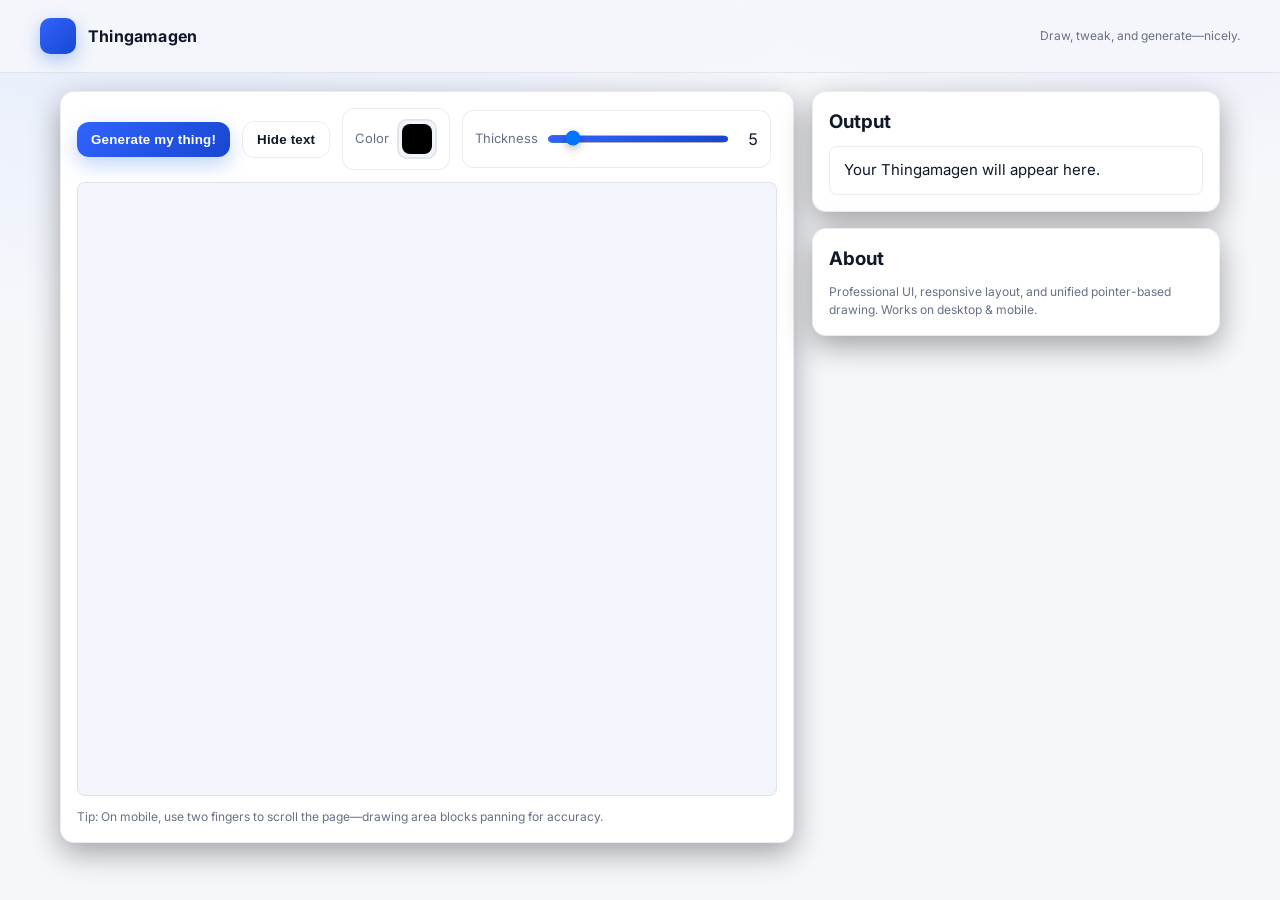
==== index.html @ 72e5848e "Update index.html" ====
<!DOCTYPE html>
<html lang="en">
<head>
  <meta charset="utf-8" />
  <meta name="viewport" content="width=device-width, initial-scale=1" />
  <title>Thingamagen</title>
  <script src="./genathing.js" defer></script>
  <link rel="preconnect" href="https://fonts.gstatic.com" crossorigin>
  <link href="https://fonts.googleapis.com/css2?family=Inter:wght@400;500;700&display=swap" rel="stylesheet">
  <style>
    :root{
      --bg: #0f1320;
      --panel: #151a2c;
      --panel-2: #1a2035;
      --text: #e9ecf1;
      --muted: #a7b0c3;
      --brand: #6aa7ff;
      --brand-2:#4f86ea;
      --ok: #22c55e;
      --danger:#ef4444;
      --ring: 0 0 0 3px rgba(106,167,255,.35);
      --radius: 14px;
      --shadow: 0 10px 30px rgba(0,0,0,.35);
      --border: 1px solid rgba(255,255,255,.08);
    }
    @media (prefers-color-scheme: light){
      :root{
        --bg:#f6f7fb;
        --panel:#ffffff;
        --panel-2:#f1f4fb;
        --text:#101828;
        --muted:#667085;
        --brand:#3164ff;
        --brand-2:#1846cf;
        --ring: 0 0 0 3px rgba(49,100,255,.18);
        --border: 1px solid rgba(16,24,40,.08);
      }
    }
    *{box-sizing:border-box}
    html,body{height:100%}
    body{
      margin:0;
      background: radial-gradient(1200px 700px at 10% -10%, rgba(106,167,255,.15), transparent 60%),
                  radial-gradient(800px 600px at 90% -20%, rgba(79,134,234,.15), transparent 60%),
                  var(--bg);
      color:var(--text);
      font-family: Inter, system-ui, -apple-system, Segoe UI, Roboto, Arial, sans-serif;
      line-height:1.5;
    }

    /* Header */
    .site-header{
      position: sticky; top:0; z-index:20;
      padding:18px 20px;
      backdrop-filter: blur(6px);
      background: color-mix(in oklab, var(--bg) 90%, transparent);
      border-bottom: var(--border);
    }
    .header-inner{
      max-width: 1200px; margin:0 auto;
      display:flex; align-items:center; justify-content:space-between; gap:16px;
    }
    .brand{
      display:flex; align-items:center; gap:12px; font-weight:700; letter-spacing:.2px;
    }
    .logo{
      width:36px; height:36px; border-radius:10px;
      background: linear-gradient(135deg, var(--brand), var(--brand-2));
      box-shadow: 0 6px 18px rgba(79,134,234,.45);
    }

    /* Layout */
    .wrap{
      max-width: 1200px; margin: 18px auto; padding: 0 20px;
      display:grid; grid-template-columns: 1.35fr .75fr; gap:18px;
    }
    @media (max-width: 980px){
      .wrap{ grid-template-columns: 1fr; }
    }

    /* Panels */
    .panel{
      background: var(--panel);
      border: var(--border);
      border-radius: var(--radius);
      box-shadow: var(--shadow);
    }

    /* Canvas card */
    .canvas-card{ padding:16px; display:flex; flex-direction:column; gap:12px; }
    .canvas-shell{
      border-radius: calc(var(--radius) - 6px);
      background: var(--panel-2);
      border: var(--border);
      overflow: hidden;
    }
    #drawing{
      display:block; width:100%; height:min(68vh, 760px);
      /* Keep high-res rendering while responsive */
      image-rendering: optimizeQuality;
      touch-action: none;
      background:
        linear-gradient(transparent 39px, rgba(255,255,255,.05) 40px, transparent 41px),
        linear-gradient(90deg, transparent 39px, rgba(255,255,255,.05) 40px, transparent 41px),
        repeating-linear-gradient(0deg, transparent 0, transparent 9px, rgba(255,255,255,.04) 10px);
      background-color: color-mix(in oklab, var(--panel-2) 92%, #ffffff 8%);
      border: none;
    }

    /* Side panel */
    .side{ display:flex; flex-direction:column; gap:16px; }
    .card{ padding:16px; }

    /* Gen display */
    #genDisplay{
      font-size: 15px;
      color: var(--text);
      border-radius: calc(var(--radius) - 6px);
      background: color-mix(in oklab, var(--panel) 75%, transparent);
      border: var(--border);
      padding: 12px 14px;
    }

    /* Toolbar */
    .toolbar{
      display:flex; align-items:center; flex-wrap:wrap; gap:12px;
    }
    .toolbar .group{
      display:flex; align-items:center; gap:8px;
      padding:10px 12px; border-radius:12px; background: color-mix(in oklab, var(--panel) 80%, transparent);
      border: var(--border);
    }
    label{ color: var(--muted); font-size:13px; }
    .value{ min-width: 2ch; text-align: right; font-variant: tabular-nums; }

    /* Inputs & Buttons */
    .button{
      appearance: none; border: none; cursor: pointer;
      color: white; font-weight: 600; letter-spacing:.2px;
      background: linear-gradient(135deg, var(--brand), var(--brand-2));
      padding: 10px 14px; border-radius: 12px;
      box-shadow: 0 8px 20px rgba(79,134,234,.35);
      transition: transform .06s ease, box-shadow .2s ease, filter .2s ease;
    }
    .button.secondary{
      background: none; color: var(--text);
      border: var(--border); box-shadow: none;
    }
    .button:active{ transform: translateY(1px) }
    .button:focus-visible{ outline: none; box-shadow: var(--ring); }

    input[type="color"]{
      width: 40px; height: 40px; padding:0; border-radius:10px; border: var(--border);
      background: var(--panel-2); cursor: pointer;
      box-shadow: inset 0 0 0 1px rgba(0,0,0,.05);
    }
    input[type="color"]::-webkit-color-swatch{ border:none; border-radius:8px; }
    input[type="color"]::-webkit-color-swatch-wrapper{ padding:4px; border-radius:10px; }

    input[type="range"]{
      width: 180px; height: 32px; background: transparent;
    }
    input[type="range"]::-webkit-slider-runnable-track{
      height: 6px; border-radius: 999px;
      background: linear-gradient(90deg, var(--brand), var(--brand-2));
    }
    input[type="range"]::-webkit-slider-thumb{
      -webkit-appearance:none; width: 18px; height:18px; border-radius:50%;
      background: #fff; border: 2px solid var(--brand-2); margin-top: -6px;
      box-shadow: 0 3px 8px rgba(0,0,0,.25);
    }
    /* Firefox */
    input[type="range"]::-moz-range-track{
      height: 6px; border-radius:999px; background: linear-gradient(90deg, var(--brand), var(--brand-2));
    }
    input[type="range"]::-moz-range-thumb{
      width:18px; height:18px; border-radius:50%; background:#fff; border:2px solid var(--brand-2);
      box-shadow: 0 3px 8px rgba(0,0,0,.25);
    }
    .hint{ color: var(--muted); font-size: 12px; }
  </style>
</head>
<body>
  <!-- Header -->
  <header class="site-header">
    <div class="header-inner">
      <div class="brand">
        <div class="logo" aria-hidden="true"></div>
        <div>Thingamagen</div>
      </div>
      <div class="hint">Draw, tweak, and generate—nicely.</div>
    </div>
  </header>

  <!-- Main -->
  <main class="wrap">
    <!-- Left: Canvas -->
    <section class="panel canvas-card">
      <div class="toolbar">
        <button class="button" id="genBtn" onclick="genathingFn()">Generate my thing!</button>
        <button class="button secondary" id="toggleButton" onclick="toggleTextVisibility()">Hide text</button>

        <div class="group">
          <label for="color">Color</label>
          <input type="color" id="color" value="#000000" />
        </div>

        <div class="group">
          <label for="lineThickness">Thickness</label>
          <input type="range" id="lineThickness" min="1" max="40" value="5" />
          <span class="value" id="thicknessValue">5</span>
        </div>
      </div>

      <div class="canvas-shell">
        <!-- Keep a high internal resolution; CSS handles responsive height -->
        <canvas id="drawing" width="1600" height="1600" tabindex="0"></canvas>
      </div>
      <div class="hint">Tip: On mobile, use two fingers to scroll the page—drawing area blocks panning for accuracy.</div>
    </section>

    <!-- Right: Info -->
    <aside class="side">
      <section class="panel card">
        <h3 style="margin:0 0 10px 0;">Output</h3>
        <div id="genDisplay">Your Thingamagen will appear here.</div>
      </section>

      <section class="panel card">
        <h3 style="margin:0 0 10px 0;">About</h3>
        <p class="hint" style="margin:0;">
          Professional UI, responsive layout, and unified pointer-based drawing. Works on desktop & mobile.
        </p>
      </section>
    </aside>
  </main>

  <script>
    // --- Elements ---
    const canvas = document.getElementById("drawing");
    const ctx = canvas.getContext("2d");
    const colorPicker = document.getElementById("color");
    const lineThicknessSlider = document.getElementById("lineThickness");
    const thicknessValue = document.getElementById("thicknessValue");
    const toggleButton = document.getElementById("toggleButton");
    const genDisplay = document.getElementById("genDisplay");

    // --- Initial drawing styles ---
    ctx.strokeStyle = colorPicker.value;
    ctx.lineWidth = parseFloat(lineThicknessSlider.value);
    ctx.lineJoin = "round";
    ctx.lineCap  = "round";

    thicknessValue.textContent = lineThicknessSlider.value;

    // --- Coordinate helper (handles CSS scaling) ---
    function getCanvasPos(evt) {
      const rect = canvas.getBoundingClientRect();
      const x = (evt.clientX - rect.left) * (canvas.width / rect.width);
      const y = (evt.clientY - rect.top)  * (canvas.height / rect.height);
      return { x, y };
    }

    // --- Pointer-based drawing (mouse + touch) ---
    let isDrawing = false;
    let last = { x: 0, y: 0 };

    canvas.addEventListener("pointerdown", (e) => {
      if (e.pointerType === "touch") e.preventDefault();
      canvas.setPointerCapture(e.pointerId);
      isDrawing = true;
      last = getCanvasPos(e);
    }, { passive: false });

    canvas.addEventListener("pointermove", (e) => {
      if (!isDrawing) return;
      if (e.pointerType === "touch") e.preventDefault();
      const pos = getCanvasPos(e);
      ctx.beginPath();
      ctx.moveTo(last.x, last.y);
      ctx.lineTo(pos.x, pos.y);
      ctx.stroke();
      last = pos;
    }, { passive: false });

    function endStroke(e){
      if (!isDrawing) return;
      isDrawing = false;
      if (e?.pointerId){
        try { canvas.releasePointerCapture(e.pointerId); } catch(_) {}
      }
    }
    canvas.addEventListener("pointerup", endStroke);
    canvas.addEventListener("pointercancel", endStroke);
    canvas.addEventListener("pointerleave", endStroke);

    // --- Color picker: live update + dismiss after choose ---
    colorPicker.addEventListener("input", (e) => {
      ctx.strokeStyle = e.target.value;
    });
    colorPicker.addEventListener("change", () => {
      colorPicker.blur();
      canvas.focus();
    });
    // Back-compat if you keep inline onchange in HTML:
    function dismissColorPicker(){
      ctx.strokeStyle = colorPicker.value;
      colorPicker.blur();
      canvas.focus();
    }
    window.dismissColorPicker = dismissColorPicker;

    // --- Thickness slider ---
    lineThicknessSlider.addEventListener("input", (e) => {
      const v = parseFloat(e.target.value);
      ctx.lineWidth = v;
      thicknessValue.textContent = v;
    });

    // --- Toggle genDisplay visibility; update button label as requested ---
    function toggleTextVisibility() {
      const hidden = genDisplay.style.visibility === "hidden";
      if (hidden) {
        genDisplay.style.visibility = "visible";
        toggleButton.textContent = "Hide text";
      } else {
        genDisplay.style.visibility = "hidden";
        toggleButton.textContent = "Show my thing!";
      }
    }
    window.toggleTextVisibility = toggleTextVisibility;

    // --- Optional: keep canvas crisp on HiDPI screens ---
    // (You can remove if you prefer the fixed 1600x1600)
    function scaleForDPR(){
      const dpr = Math.max(1, Math.min(2, window.devicePixelRatio || 1));
      const rect = canvas.getBoundingClientRect();
      const targetW = Math.round(rect.width * dpr);
      const targetH = Math.round(rect.height * dpr);
      if (canvas.width !== targetW || canvas.height !== targetH){
        const img = ctx.getImageData(0,0,canvas.width,canvas.height);
        canvas.width = targetW;
        canvas.height = targetH;
        ctx.putImageData(img, 0, 0);
        ctx.lineJoin = "round";
        ctx.lineCap = "round";
        ctx.strokeStyle = colorPicker.value;
        ctx.lineWidth = parseFloat(lineThicknessSlider.value);
      }
    }
    // Uncomment to enable dynamic DPR scaling on resize:
    // new ResizeObserver(scaleForDPR).observe(canvas);
  </script>
</body>
</html>
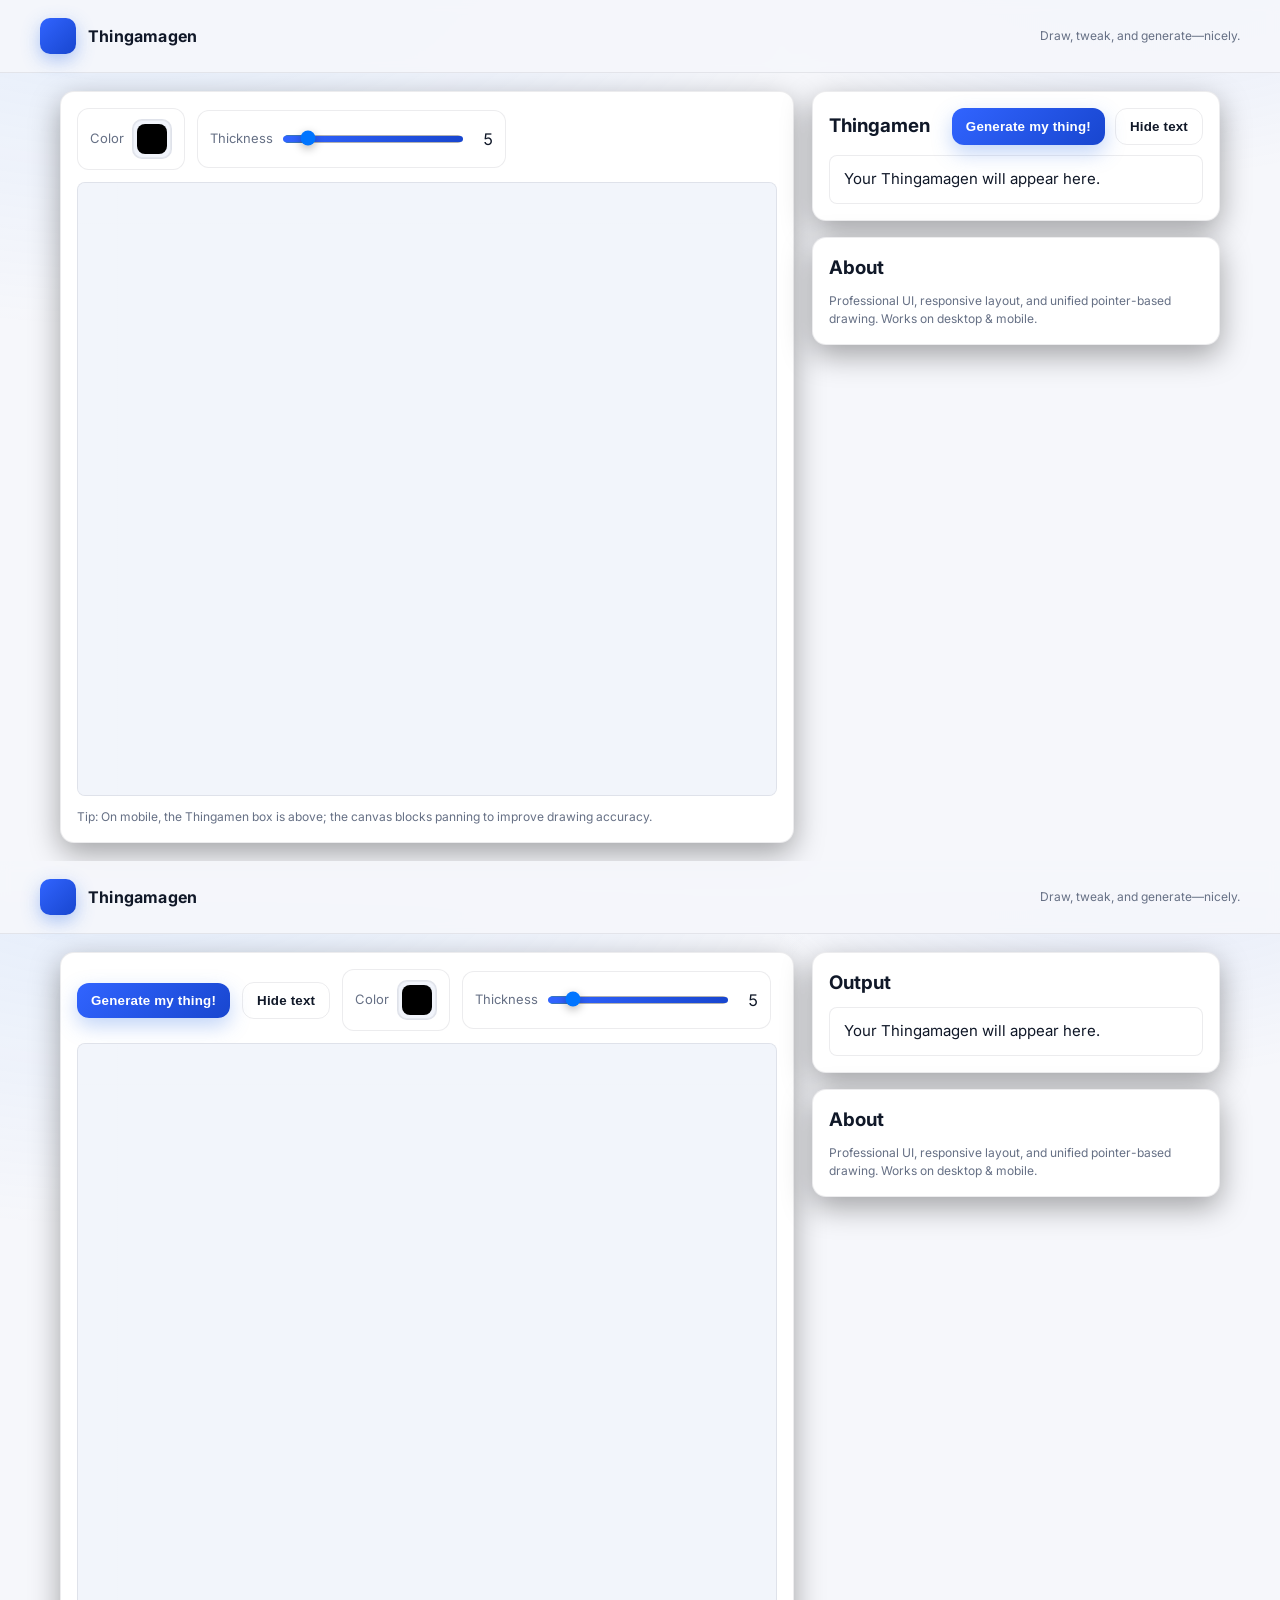
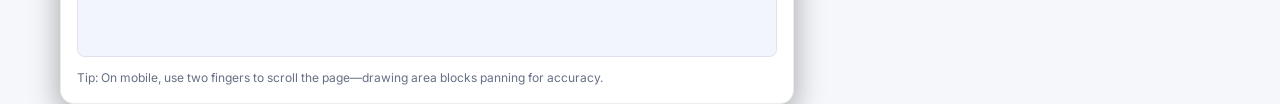
==== commit 7bb1dc27: "Update index.html" ====
--- a/index.html
+++ b/index.html
@@ -1,3 +1,341 @@
+<!DOCTYPE html>
+<html lang="en">
+<head>
+  <meta charset="utf-8" />
+  <meta name="viewport" content="width=device-width, initial-scale=1" />
+  <title>Thingamagen</title>
+  <script src="./genathing.js" defer></script>
+  <link rel="preconnect" href="https://fonts.gstatic.com" crossorigin>
+  <link href="https://fonts.googleapis.com/css2?family=Inter:wght@400;500;700&display=swap" rel="stylesheet">
+  <style>
+    :root{
+      --bg: #0f1320;
+      --panel: #151a2c;
+      --panel-2: #1a2035;
+      --text: #e9ecf1;
+      --muted: #a7b0c3;
+      --brand: #6aa7ff;
+      --brand-2:#4f86ea;
+      --ring: 0 0 0 3px rgba(106,167,255,.35);
+      --radius: 14px;
+      --shadow: 0 10px 30px rgba(0,0,0,.35);
+      --border: 1px solid rgba(255,255,255,.08);
+    }
+    @media (prefers-color-scheme: light){
+      :root{
+        --bg:#f6f7fb;
+        --panel:#ffffff;
+        --panel-2:#f1f4fb;
+        --text:#101828;
+        --muted:#667085;
+        --brand:#3164ff;
+        --brand-2:#1846cf;
+        --ring: 0 0 0 3px rgba(49,100,255,.18);
+        --border: 1px solid rgba(16,24,40,.08);
+      }
+    }
+    *{box-sizing:border-box}
+    html,body{height:100%}
+    body{
+      margin:0;
+      background: radial-gradient(1200px 700px at 10% -10%, rgba(106,167,255,.15), transparent 60%),
+                  radial-gradient(800px 600px at 90% -20%, rgba(79,134,234,.15), transparent 60%),
+                  var(--bg);
+      color:var(--text);
+      font-family: Inter, system-ui, -apple-system, Segoe UI, Roboto, Arial, sans-serif;
+      line-height:1.5;
+    }
+
+    /* Header */
+    .site-header{
+      position: sticky; top:0; z-index:20;
+      padding:18px 20px;
+      backdrop-filter: blur(6px);
+      background: color-mix(in oklab, var(--bg) 90%, transparent);
+      border-bottom: var(--border);
+    }
+    .header-inner{
+      max-width: 1200px; margin:0 auto;
+      display:flex; align-items:center; justify-content:space-between; gap:16px;
+    }
+    .brand{
+      display:flex; align-items:center; gap:12px; font-weight:700; letter-spacing:.2px;
+    }
+    .logo{
+      width:36px; height:36px; border-radius:10px;
+      background: linear-gradient(135deg, var(--brand), var(--brand-2));
+      box-shadow: 0 6px 18px rgba(79,134,234,.45);
+    }
+
+    /* Layout as CSS Grid with areas so we can reorder on mobile */
+    .wrap{
+      max-width: 1200px; margin: 18px auto; padding: 0 20px;
+      display:grid; gap:18px;
+      grid-template-columns: 1.35fr .75fr;
+      grid-template-areas: "canvas side";
+    }
+    @media (max-width: 980px){
+      .wrap{
+        grid-template-columns: 1fr;
+        grid-template-areas:
+          "side"
+          "canvas"; /* side (Thingamen) above canvas on mobile */
+      }
+    }
+
+    .panel{
+      background: var(--panel);
+      border: var(--border);
+      border-radius: var(--radius);
+      box-shadow: var(--shadow);
+    }
+
+    /* Canvas / left */
+    .canvas-card{ grid-area: canvas; padding:16px; display:flex; flex-direction:column; gap:12px; }
+    .canvas-shell{
+      border-radius: calc(var(--radius) - 6px);
+      background: var(--panel-2);
+      border: var(--border);
+      overflow: hidden;
+    }
+    #drawing{
+      display:block; width:100%; height:min(68vh, 760px);
+      touch-action: none;
+      image-rendering: optimizeQuality;
+      background:
+        linear-gradient(transparent 39px, rgba(255,255,255,.05) 40px, transparent 41px),
+        linear-gradient(90deg, transparent 39px, rgba(255,255,255,.05) 40px, transparent 41px),
+        repeating-linear-gradient(0deg, transparent 0, transparent 9px, rgba(255,255,255,.04) 10px);
+      background-color: color-mix(in oklab, var(--panel-2) 92%, #ffffff 8%);
+      border: none;
+    }
+
+    /* Side / right */
+    .side{ grid-area: side; display:flex; flex-direction:column; gap:16px; }
+    .card{ padding:16px; }
+
+    /* Thingamen (output) card layout */
+    .thingamen-header{
+      display:flex; align-items:center; justify-content:space-between; gap:12px; margin-bottom:10px;
+    }
+    .thingamen-actions{
+      display:flex; gap:10px; flex-wrap:wrap;
+    }
+
+    /* Gen display */
+    #genDisplay{
+      font-size: 15px;
+      color: var(--text);
+      border-radius: calc(var(--radius) - 6px);
+      background: color-mix(in oklab, var(--panel) 75%, transparent);
+      border: var(--border);
+      padding: 12px 14px;
+      margin-top: 10px;
+    }
+
+    /* Toolbar below header, for drawing controls only */
+    .toolbar{
+      display:flex; align-items:center; flex-wrap:wrap; gap:12px;
+    }
+    .toolbar .group{
+      display:flex; align-items:center; gap:8px;
+      padding:10px 12px; border-radius:12px; background: color-mix(in oklab, var(--panel) 80%, transparent);
+      border: var(--border);
+    }
+    label{ color: var(--muted); font-size:13px; }
+    .value{ min-width: 2ch; text-align: right; font-variant: tabular-nums; }
+
+    /* Inputs & Buttons */
+    .button{
+      appearance: none; border: none; cursor: pointer;
+      color: white; font-weight: 600; letter-spacing:.2px;
+      background: linear-gradient(135deg, var(--brand), var(--brand-2));
+      padding: 10px 14px; border-radius: 12px;
+      box-shadow: 0 8px 20px rgba(79,134,234,.35);
+      transition: transform .06s ease, box-shadow .2s ease, filter .2s ease;
+    }
+    .button.secondary{
+      background: none; color: var(--text);
+      border: var(--border); box-shadow: none;
+    }
+    .button:active{ transform: translateY(1px) }
+    .button:focus-visible{ outline: none; box-shadow: var(--ring); }
+
+    input[type="color"]{
+      width: 40px; height: 40px; padding:0; border-radius:10px; border: var(--border);
+      background: var(--panel-2); cursor: pointer;
+      box-shadow: inset 0 0 0 1px rgba(0,0,0,.05);
+    }
+    input[type="color"]::-webkit-color-swatch{ border:none; border-radius:8px; }
+    input[type="color"]::-webkit-color-swatch-wrapper{ padding:4px; border-radius:10px; }
+
+    input[type="range"]{ width: 180px; height: 32px; background: transparent; }
+    input[type="range"]::-webkit-slider-runnable-track{
+      height: 6px; border-radius: 999px;
+      background: linear-gradient(90deg, var(--brand), var(--brand-2));
+    }
+    input[type="range"]::-webkit-slider-thumb{
+      -webkit-appearance:none; width: 18px; height:18px; border-radius:50%;
+      background: #fff; border: 2px solid var(--brand-2); margin-top: -6px;
+      box-shadow: 0 3px 8px rgba(0,0,0,.25);
+    }
+    /* Firefox */
+    input[type="range"]::-moz-range-track{
+      height: 6px; border-radius:999px; background: linear-gradient(90deg, var(--brand), var(--brand-2));
+    }
+    input[type="range"]::-moz-range-thumb{
+      width:18px; height:18px; border-radius:50%; background:#fff; border:2px solid var(--brand-2);
+      box-shadow: 0 3px 8px rgba(0,0,0,.25);
+    }
+    .hint{ color: var(--muted); font-size: 12px; }
+  </style>
+</head>
+<body>
+  <!-- Header -->
+  <header class="site-header">
+    <div class="header-inner">
+      <div class="brand">
+        <div class="logo" aria-hidden="true"></div>
+        <div>Thingamagen</div>
+      </div>
+      <div class="hint">Draw, tweak, and generate—nicely.</div>
+    </div>
+  </header>
+
+  <!-- Main -->
+  <main class="wrap">
+    <!-- Left: Canvas (drawing area) -->
+    <section class="panel canvas-card">
+      <div class="toolbar">
+        <div class="group">
+          <label for="color">Color</label>
+          <input type="color" id="color" value="#000000" />
+        </div>
+
+        <div class="group">
+          <label for="lineThickness">Thickness</label>
+          <input type="range" id="lineThickness" min="1" max="40" value="5" />
+          <span class="value" id="thicknessValue">5</span>
+        </div>
+      </div>
+
+      <div class="canvas-shell">
+        <canvas id="drawing" width="1600" height="1600" tabindex="0"></canvas>
+      </div>
+      <div class="hint">Tip: On mobile, the Thingamen box is above; the canvas blocks panning to improve drawing accuracy.</div>
+    </section>
+
+    <!-- Right: Thingamen (Output) -->
+    <aside class="side">
+      <section class="panel card">
+        <div class="thingamen-header">
+          <h3 style="margin:0;">Thingamen</h3>
+          <div class="thingamen-actions">
+            <button class="button" id="genBtn" onclick="genathingFn()">Generate my thing!</button>
+            <button class="button secondary" id="toggleButton" onclick="toggleTextVisibility()">Hide text</button>
+          </div>
+        </div>
+        <div id="genDisplay">Your Thingamagen will appear here.</div>
+      </section>
+
+      <section class="panel card">
+        <h3 style="margin:0 0 10px 0;">About</h3>
+        <p class="hint" style="margin:0;">
+          Professional UI, responsive layout, and unified pointer-based drawing. Works on desktop & mobile.
+        </p>
+      </section>
+    </aside>
+  </main>
+
+  <script>
+    // --- Elements ---
+    const canvas = document.getElementById("drawing");
+    const ctx = canvas.getContext("2d");
+    const colorPicker = document.getElementById("color");
+    const lineThicknessSlider = document.getElementById("lineThickness");
+    const thicknessValue = document.getElementById("thicknessValue");
+    const toggleButton = document.getElementById("toggleButton");
+    const genDisplay = document.getElementById("genDisplay");
+
+    // --- Initial drawing styles ---
+    ctx.strokeStyle = colorPicker.value;
+    ctx.lineWidth = parseFloat(lineThicknessSlider.value);
+    ctx.lineJoin = "round";
+    ctx.lineCap  = "round";
+    thicknessValue.textContent = lineThicknessSlider.value;
+
+    // --- Coordinate helper (handles CSS scaling) ---
+    function getCanvasPos(evt) {
+      const rect = canvas.getBoundingClientRect();
+      const x = (evt.clientX - rect.left) * (canvas.width / rect.width);
+      const y = (evt.clientY - rect.top)  * (canvas.height / rect.height);
+      return { x, y };
+    }
+
+    // --- Pointer-based drawing (mouse + touch unified) ---
+    let isDrawing = false;
+    let last = { x: 0, y: 0 };
+
+    canvas.addEventListener("pointerdown", (e) => {
+      if (e.pointerType === "touch") e.preventDefault();
+      canvas.setPointerCapture(e.pointerId);
+      isDrawing = true;
+      last = getCanvasPos(e);
+    }, { passive: false });
+
+    canvas.addEventListener("pointermove", (e) => {
+      if (!isDrawing) return;
+      if (e.pointerType === "touch") e.preventDefault();
+      const pos = getCanvasPos(e);
+      ctx.beginPath();
+      ctx.moveTo(last.x, last.y);
+      ctx.lineTo(pos.x, pos.y);
+      ctx.stroke();
+      last = pos;
+    }, { passive: false });
+
+    function endStroke(e){
+      if (!isDrawing) return;
+      isDrawing = false;
+      if (e?.pointerId){
+        try { canvas.releasePointerCapture(e.pointerId); } catch(_) {}
+      }
+    }
+    canvas.addEventListener("pointerup", endStroke);
+    canvas.addEventListener("pointercancel", endStroke);
+    canvas.addEventListener("pointerleave", endStroke);
+
+    // --- Color picker: live update + dismiss after choose ---
+    colorPicker.addEventListener("input", (e) => {
+      ctx.strokeStyle = e.target.value;
+    });
+    colorPicker.addEventListener("change", () => {
+      colorPicker.blur();
+      canvas.focus();
+    });
+
+    // --- Thickness slider ---
+    lineThicknessSlider.addEventListener("input", (e) => {
+      const v = parseFloat(e.target.value);
+      ctx.lineWidth = v;
+      thicknessValue.textContent = v;
+    });
+
+    // --- Toggle genDisplay visibility; update button label as requested ---
+    function toggleTextVisibility() {
+      const hidden = genDisplay.style.visibility === "hidden";
+      if (hidden) {
+        genDisplay.style.visibility = "visible";
+        toggleButton.textContent = "Hide text";
+      } else {
+        genDisplay.style.visibility = "hidden";
+        toggleButton.textContent = "Show my thing!";
+      }
+    }
+    window.toggleTextVisibility = toggleTextVisibility;
+  </script>
+</body>
+</html>
 <!DOCTYPE html>
 <html lang="en">
 <head>
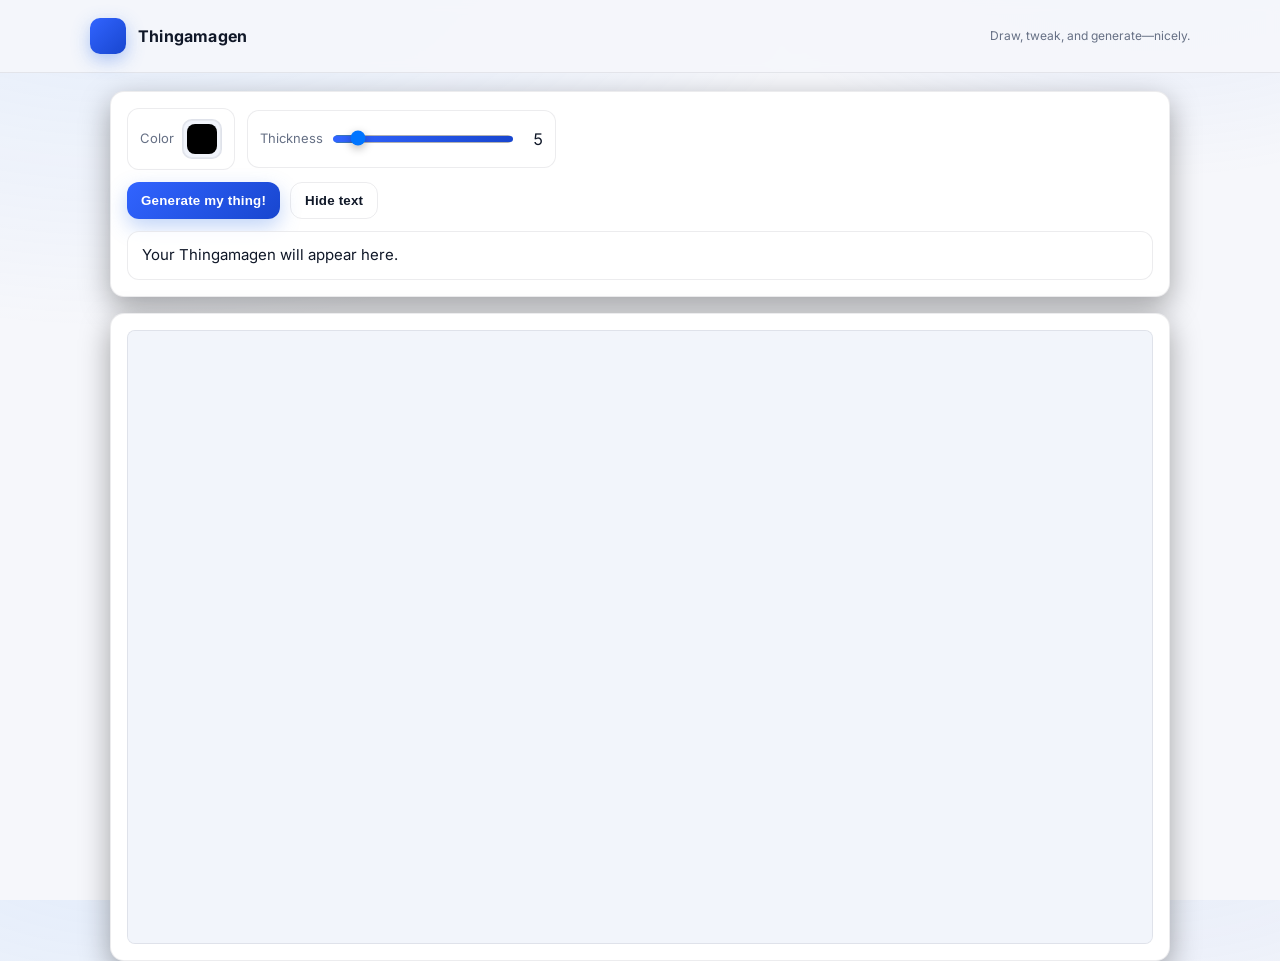
==== commit 8e97315b: "Update index.html" ====
--- a/index.html
+++ b/index.html
@@ -23,14 +23,8 @@
     }
     @media (prefers-color-scheme: light){
       :root{
-        --bg:#f6f7fb;
-        --panel:#ffffff;
-        --panel-2:#f1f4fb;
-        --text:#101828;
-        --muted:#667085;
-        --brand:#3164ff;
-        --brand-2:#1846cf;
-        --ring: 0 0 0 3px rgba(49,100,255,.18);
+        --bg:#f6f7fb; --panel:#ffffff; --panel-2:#f1f4fb; --text:#101828; --muted:#667085;
+        --brand:#3164ff; --brand-2:#1846cf; --ring: 0 0 0 3px rgba(49,100,255,.18);
         --border: 1px solid rgba(16,24,40,.08);
       }
     }
@@ -49,38 +43,26 @@
     /* Header */
     .site-header{
       position: sticky; top:0; z-index:20;
-      padding:18px 20px;
-      backdrop-filter: blur(6px);
+      padding:18px 20px; backdrop-filter: blur(6px);
       background: color-mix(in oklab, var(--bg) 90%, transparent);
       border-bottom: var(--border);
     }
     .header-inner{
-      max-width: 1200px; margin:0 auto;
+      max-width: 1100px; margin:0 auto;
       display:flex; align-items:center; justify-content:space-between; gap:16px;
     }
-    .brand{
-      display:flex; align-items:center; gap:12px; font-weight:700; letter-spacing:.2px;
-    }
+    .brand{ display:flex; align-items:center; gap:12px; font-weight:700; letter-spacing:.2px; }
     .logo{
       width:36px; height:36px; border-radius:10px;
       background: linear-gradient(135deg, var(--brand), var(--brand-2));
       box-shadow: 0 6px 18px rgba(79,134,234,.45);
     }
-
-    /* Layout as CSS Grid with areas so we can reorder on mobile */
+    .hint{ color: var(--muted); font-size: 12px; }
+
+    /* Single-column layout (output/tools above canvas) */
     .wrap{
-      max-width: 1200px; margin: 18px auto; padding: 0 20px;
-      display:grid; gap:18px;
-      grid-template-columns: 1.35fr .75fr;
-      grid-template-areas: "canvas side";
-    }
-    @media (max-width: 980px){
-      .wrap{
-        grid-template-columns: 1fr;
-        grid-template-areas:
-          "side"
-          "canvas"; /* side (Thingamen) above canvas on mobile */
-      }
+      max-width: 1100px; margin: 18px auto; padding: 0 20px; display: grid; gap: 16px;
+      grid-template-columns: 1fr;
     }
 
     .panel{
@@ -90,18 +72,37 @@
       box-shadow: var(--shadow);
     }
 
-    /* Canvas / left */
-    .canvas-card{ grid-area: canvas; padding:16px; display:flex; flex-direction:column; gap:12px; }
+    /* Controls & Output (top box) */
+    .top-box{ padding:16px; display:flex; flex-direction:column; gap:12px; }
+
+    .toolbar{
+      display:flex; align-items:center; flex-wrap:wrap; gap:12px;
+    }
+    .group{
+      display:flex; align-items:center; gap:8px;
+      padding:10px 12px; border-radius:12px; background: color-mix(in oklab, var(--panel) 80%, transparent);
+      border: var(--border);
+    }
+    label{ color: var(--muted); font-size:13px; }
+    .value{ min-width: 2ch; text-align:right; font-variant: tabular-nums; }
+
+    .thingamen-actions{ display:flex; gap:10px; flex-wrap:wrap; }
+    #genDisplay{
+      font-size: 15px; color: var(--text);
+      border-radius:12px; background: color-mix(in oklab, var(--panel) 75%, transparent);
+      border: var(--border); padding: 12px 14px;
+    }
+
+    /* Canvas card */
+    .canvas-card{ padding:16px; display:flex; flex-direction:column; gap:12px; }
     .canvas-shell{
       border-radius: calc(var(--radius) - 6px);
       background: var(--panel-2);
-      border: var(--border);
-      overflow: hidden;
+      border: var(--border); overflow: hidden;
     }
     #drawing{
       display:block; width:100%; height:min(68vh, 760px);
-      touch-action: none;
-      image-rendering: optimizeQuality;
+      touch-action: none; image-rendering: optimizeQuality;
       background:
         linear-gradient(transparent 39px, rgba(255,255,255,.05) 40px, transparent 41px),
         linear-gradient(90deg, transparent 39px, rgba(255,255,255,.05) 40px, transparent 41px),
@@ -110,84 +111,40 @@
       border: none;
     }
 
-    /* Side / right */
-    .side{ grid-area: side; display:flex; flex-direction:column; gap:16px; }
-    .card{ padding:16px; }
-
-    /* Thingamen (output) card layout */
-    .thingamen-header{
-      display:flex; align-items:center; justify-content:space-between; gap:12px; margin-bottom:10px;
-    }
-    .thingamen-actions{
-      display:flex; gap:10px; flex-wrap:wrap;
-    }
-
-    /* Gen display */
-    #genDisplay{
-      font-size: 15px;
-      color: var(--text);
-      border-radius: calc(var(--radius) - 6px);
-      background: color-mix(in oklab, var(--panel) 75%, transparent);
-      border: var(--border);
-      padding: 12px 14px;
-      margin-top: 10px;
-    }
-
-    /* Toolbar below header, for drawing controls only */
-    .toolbar{
-      display:flex; align-items:center; flex-wrap:wrap; gap:12px;
-    }
-    .toolbar .group{
-      display:flex; align-items:center; gap:8px;
-      padding:10px 12px; border-radius:12px; background: color-mix(in oklab, var(--panel) 80%, transparent);
-      border: var(--border);
-    }
-    label{ color: var(--muted); font-size:13px; }
-    .value{ min-width: 2ch; text-align: right; font-variant: tabular-nums; }
-
-    /* Inputs & Buttons */
+    /* Buttons & inputs */
     .button{
-      appearance: none; border: none; cursor: pointer;
-      color: white; font-weight: 600; letter-spacing:.2px;
+      appearance:none; border:none; cursor:pointer; color:#fff; font-weight:600; letter-spacing:.2px;
       background: linear-gradient(135deg, var(--brand), var(--brand-2));
-      padding: 10px 14px; border-radius: 12px;
+      padding:10px 14px; border-radius:12px;
       box-shadow: 0 8px 20px rgba(79,134,234,.35);
-      transition: transform .06s ease, box-shadow .2s ease, filter .2s ease;
-    }
-    .button.secondary{
-      background: none; color: var(--text);
-      border: var(--border); box-shadow: none;
-    }
-    .button:active{ transform: translateY(1px) }
-    .button:focus-visible{ outline: none; box-shadow: var(--ring); }
+      transition: transform .06s ease, box-shadow .2s ease;
+    }
+    .button.secondary{ background:none; color:var(--text); border: var(--border); box-shadow:none; }
+    .button:active{ transform: translateY(1px); }
+    .button:focus-visible{ outline:none; box-shadow: var(--ring); }
 
     input[type="color"]{
-      width: 40px; height: 40px; padding:0; border-radius:10px; border: var(--border);
-      background: var(--panel-2); cursor: pointer;
-      box-shadow: inset 0 0 0 1px rgba(0,0,0,.05);
+      width:40px; height:40px; padding:0; border-radius:10px; border: var(--border);
+      background: var(--panel-2); cursor:pointer; box-shadow: inset 0 0 0 1px rgba(0,0,0,.05);
     }
     input[type="color"]::-webkit-color-swatch{ border:none; border-radius:8px; }
     input[type="color"]::-webkit-color-swatch-wrapper{ padding:4px; border-radius:10px; }
 
-    input[type="range"]{ width: 180px; height: 32px; background: transparent; }
+    input[type="range"]{ width: 180px; height:32px; background:transparent; }
     input[type="range"]::-webkit-slider-runnable-track{
-      height: 6px; border-radius: 999px;
-      background: linear-gradient(90deg, var(--brand), var(--brand-2));
+      height:6px; border-radius:999px; background: linear-gradient(90deg, var(--brand), var(--brand-2));
     }
     input[type="range"]::-webkit-slider-thumb{
-      -webkit-appearance:none; width: 18px; height:18px; border-radius:50%;
-      background: #fff; border: 2px solid var(--brand-2); margin-top: -6px;
-      box-shadow: 0 3px 8px rgba(0,0,0,.25);
-    }
-    /* Firefox */
+      -webkit-appearance:none; width:18px; height:18px; border-radius:50%;
+      background:#fff; border:2px solid var(--brand-2); margin-top:-6px; box-shadow: 0 3px 8px rgba(0,0,0,.25);
+    }
     input[type="range"]::-moz-range-track{
-      height: 6px; border-radius:999px; background: linear-gradient(90deg, var(--brand), var(--brand-2));
+      height:6px; border-radius:999px; background: linear-gradient(90deg, var(--brand), var(--brand-2));
     }
     input[type="range"]::-moz-range-thumb{
       width:18px; height:18px; border-radius:50%; background:#fff; border:2px solid var(--brand-2);
       box-shadow: 0 3px 8px rgba(0,0,0,.25);
     }
-    .hint{ color: var(--muted); font-size: 12px; }
   </style>
 </head>
 <body>
@@ -202,16 +159,16 @@
     </div>
   </header>
 
-  <!-- Main -->
+  <!-- Main (single column: tools/output above canvas) -->
   <main class="wrap">
-    <!-- Left: Canvas (drawing area) -->
-    <section class="panel canvas-card">
+
+    <!-- Top: Drawing tools + Output box (no title label) -->
+    <section class="panel top-box">
       <div class="toolbar">
         <div class="group">
           <label for="color">Color</label>
           <input type="color" id="color" value="#000000" />
         </div>
-
         <div class="group">
           <label for="lineThickness">Thickness</label>
           <input type="range" id="lineThickness" min="1" max="40" value="5" />
@@ -219,32 +176,21 @@
         </div>
       </div>
 
+      <div class="thingamen-actions">
+        <button class="button" id="genBtn" onclick="genathingFn()">Generate my thing!</button>
+        <button class="button secondary" id="toggleButton" onclick="toggleTextVisibility()">Hide text</button>
+      </div>
+
+      <div id="genDisplay">Your Thingamagen will appear here.</div>
+    </section>
+
+    <!-- Canvas -->
+    <section class="panel canvas-card">
       <div class="canvas-shell">
         <canvas id="drawing" width="1600" height="1600" tabindex="0"></canvas>
       </div>
-      <div class="hint">Tip: On mobile, the Thingamen box is above; the canvas blocks panning to improve drawing accuracy.</div>
     </section>
 
-    <!-- Right: Thingamen (Output) -->
-    <aside class="side">
-      <section class="panel card">
-        <div class="thingamen-header">
-          <h3 style="margin:0;">Thingamen</h3>
-          <div class="thingamen-actions">
-            <button class="button" id="genBtn" onclick="genathingFn()">Generate my thing!</button>
-            <button class="button secondary" id="toggleButton" onclick="toggleTextVisibility()">Hide text</button>
-          </div>
-        </div>
-        <div id="genDisplay">Your Thingamagen will appear here.</div>
-      </section>
-
-      <section class="panel card">
-        <h3 style="margin:0 0 10px 0;">About</h3>
-        <p class="hint" style="margin:0;">
-          Professional UI, responsive layout, and unified pointer-based drawing. Works on desktop & mobile.
-        </p>
-      </section>
-    </aside>
   </main>
 
   <script>
@@ -321,7 +267,7 @@
       thicknessValue.textContent = v;
     });
 
-    // --- Toggle genDisplay visibility; update button label as requested ---
+    // --- Toggle output text visibility; update button label ---
     function toggleTextVisibility() {
       const hidden = genDisplay.style.visibility === "hidden";
       if (hidden) {
@@ -336,358 +282,3 @@
   </script>
 </body>
 </html>
-<!DOCTYPE html>
-<html lang="en">
-<head>
-  <meta charset="utf-8" />
-  <meta name="viewport" content="width=device-width, initial-scale=1" />
-  <title>Thingamagen</title>
-  <script src="./genathing.js" defer></script>
-  <link rel="preconnect" href="https://fonts.gstatic.com" crossorigin>
-  <link href="https://fonts.googleapis.com/css2?family=Inter:wght@400;500;700&display=swap" rel="stylesheet">
-  <style>
-    :root{
-      --bg: #0f1320;
-      --panel: #151a2c;
-      --panel-2: #1a2035;
-      --text: #e9ecf1;
-      --muted: #a7b0c3;
-      --brand: #6aa7ff;
-      --brand-2:#4f86ea;
-      --ok: #22c55e;
-      --danger:#ef4444;
-      --ring: 0 0 0 3px rgba(106,167,255,.35);
-      --radius: 14px;
-      --shadow: 0 10px 30px rgba(0,0,0,.35);
-      --border: 1px solid rgba(255,255,255,.08);
-    }
-    @media (prefers-color-scheme: light){
-      :root{
-        --bg:#f6f7fb;
-        --panel:#ffffff;
-        --panel-2:#f1f4fb;
-        --text:#101828;
-        --muted:#667085;
-        --brand:#3164ff;
-        --brand-2:#1846cf;
-        --ring: 0 0 0 3px rgba(49,100,255,.18);
-        --border: 1px solid rgba(16,24,40,.08);
-      }
-    }
-    *{box-sizing:border-box}
-    html,body{height:100%}
-    body{
-      margin:0;
-      background: radial-gradient(1200px 700px at 10% -10%, rgba(106,167,255,.15), transparent 60%),
-                  radial-gradient(800px 600px at 90% -20%, rgba(79,134,234,.15), transparent 60%),
-                  var(--bg);
-      color:var(--text);
-      font-family: Inter, system-ui, -apple-system, Segoe UI, Roboto, Arial, sans-serif;
-      line-height:1.5;
-    }
-
-    /* Header */
-    .site-header{
-      position: sticky; top:0; z-index:20;
-      padding:18px 20px;
-      backdrop-filter: blur(6px);
-      background: color-mix(in oklab, var(--bg) 90%, transparent);
-      border-bottom: var(--border);
-    }
-    .header-inner{
-      max-width: 1200px; margin:0 auto;
-      display:flex; align-items:center; justify-content:space-between; gap:16px;
-    }
-    .brand{
-      display:flex; align-items:center; gap:12px; font-weight:700; letter-spacing:.2px;
-    }
-    .logo{
-      width:36px; height:36px; border-radius:10px;
-      background: linear-gradient(135deg, var(--brand), var(--brand-2));
-      box-shadow: 0 6px 18px rgba(79,134,234,.45);
-    }
-
-    /* Layout */
-    .wrap{
-      max-width: 1200px; margin: 18px auto; padding: 0 20px;
-      display:grid; grid-template-columns: 1.35fr .75fr; gap:18px;
-    }
-    @media (max-width: 980px){
-      .wrap{ grid-template-columns: 1fr; }
-    }
-
-    /* Panels */
-    .panel{
-      background: var(--panel);
-      border: var(--border);
-      border-radius: var(--radius);
-      box-shadow: var(--shadow);
-    }
-
-    /* Canvas card */
-    .canvas-card{ padding:16px; display:flex; flex-direction:column; gap:12px; }
-    .canvas-shell{
-      border-radius: calc(var(--radius) - 6px);
-      background: var(--panel-2);
-      border: var(--border);
-      overflow: hidden;
-    }
-    #drawing{
-      display:block; width:100%; height:min(68vh, 760px);
-      /* Keep high-res rendering while responsive */
-      image-rendering: optimizeQuality;
-      touch-action: none;
-      background:
-        linear-gradient(transparent 39px, rgba(255,255,255,.05) 40px, transparent 41px),
-        linear-gradient(90deg, transparent 39px, rgba(255,255,255,.05) 40px, transparent 41px),
-        repeating-linear-gradient(0deg, transparent 0, transparent 9px, rgba(255,255,255,.04) 10px);
-      background-color: color-mix(in oklab, var(--panel-2) 92%, #ffffff 8%);
-      border: none;
-    }
-
-    /* Side panel */
-    .side{ display:flex; flex-direction:column; gap:16px; }
-    .card{ padding:16px; }
-
-    /* Gen display */
-    #genDisplay{
-      font-size: 15px;
-      color: var(--text);
-      border-radius: calc(var(--radius) - 6px);
-      background: color-mix(in oklab, var(--panel) 75%, transparent);
-      border: var(--border);
-      padding: 12px 14px;
-    }
-
-    /* Toolbar */
-    .toolbar{
-      display:flex; align-items:center; flex-wrap:wrap; gap:12px;
-    }
-    .toolbar .group{
-      display:flex; align-items:center; gap:8px;
-      padding:10px 12px; border-radius:12px; background: color-mix(in oklab, var(--panel) 80%, transparent);
-      border: var(--border);
-    }
-    label{ color: var(--muted); font-size:13px; }
-    .value{ min-width: 2ch; text-align: right; font-variant: tabular-nums; }
-
-    /* Inputs & Buttons */
-    .button{
-      appearance: none; border: none; cursor: pointer;
-      color: white; font-weight: 600; letter-spacing:.2px;
-      background: linear-gradient(135deg, var(--brand), var(--brand-2));
-      padding: 10px 14px; border-radius: 12px;
-      box-shadow: 0 8px 20px rgba(79,134,234,.35);
-      transition: transform .06s ease, box-shadow .2s ease, filter .2s ease;
-    }
-    .button.secondary{
-      background: none; color: var(--text);
-      border: var(--border); box-shadow: none;
-    }
-    .button:active{ transform: translateY(1px) }
-    .button:focus-visible{ outline: none; box-shadow: var(--ring); }
-
-    input[type="color"]{
-      width: 40px; height: 40px; padding:0; border-radius:10px; border: var(--border);
-      background: var(--panel-2); cursor: pointer;
-      box-shadow: inset 0 0 0 1px rgba(0,0,0,.05);
-    }
-    input[type="color"]::-webkit-color-swatch{ border:none; border-radius:8px; }
-    input[type="color"]::-webkit-color-swatch-wrapper{ padding:4px; border-radius:10px; }
-
-    input[type="range"]{
-      width: 180px; height: 32px; background: transparent;
-    }
-    input[type="range"]::-webkit-slider-runnable-track{
-      height: 6px; border-radius: 999px;
-      background: linear-gradient(90deg, var(--brand), var(--brand-2));
-    }
-    input[type="range"]::-webkit-slider-thumb{
-      -webkit-appearance:none; width: 18px; height:18px; border-radius:50%;
-      background: #fff; border: 2px solid var(--brand-2); margin-top: -6px;
-      box-shadow: 0 3px 8px rgba(0,0,0,.25);
-    }
-    /* Firefox */
-    input[type="range"]::-moz-range-track{
-      height: 6px; border-radius:999px; background: linear-gradient(90deg, var(--brand), var(--brand-2));
-    }
-    input[type="range"]::-moz-range-thumb{
-      width:18px; height:18px; border-radius:50%; background:#fff; border:2px solid var(--brand-2);
-      box-shadow: 0 3px 8px rgba(0,0,0,.25);
-    }
-    .hint{ color: var(--muted); font-size: 12px; }
-  </style>
-</head>
-<body>
-  <!-- Header -->
-  <header class="site-header">
-    <div class="header-inner">
-      <div class="brand">
-        <div class="logo" aria-hidden="true"></div>
-        <div>Thingamagen</div>
-      </div>
-      <div class="hint">Draw, tweak, and generate—nicely.</div>
-    </div>
-  </header>
-
-  <!-- Main -->
-  <main class="wrap">
-    <!-- Left: Canvas -->
-    <section class="panel canvas-card">
-      <div class="toolbar">
-        <button class="button" id="genBtn" onclick="genathingFn()">Generate my thing!</button>
-        <button class="button secondary" id="toggleButton" onclick="toggleTextVisibility()">Hide text</button>
-
-        <div class="group">
-          <label for="color">Color</label>
-          <input type="color" id="color" value="#000000" />
-        </div>
-
-        <div class="group">
-          <label for="lineThickness">Thickness</label>
-          <input type="range" id="lineThickness" min="1" max="40" value="5" />
-          <span class="value" id="thicknessValue">5</span>
-        </div>
-      </div>
-
-      <div class="canvas-shell">
-        <!-- Keep a high internal resolution; CSS handles responsive height -->
-        <canvas id="drawing" width="1600" height="1600" tabindex="0"></canvas>
-      </div>
-      <div class="hint">Tip: On mobile, use two fingers to scroll the page—drawing area blocks panning for accuracy.</div>
-    </section>
-
-    <!-- Right: Info -->
-    <aside class="side">
-      <section class="panel card">
-        <h3 style="margin:0 0 10px 0;">Output</h3>
-        <div id="genDisplay">Your Thingamagen will appear here.</div>
-      </section>
-
-      <section class="panel card">
-        <h3 style="margin:0 0 10px 0;">About</h3>
-        <p class="hint" style="margin:0;">
-          Professional UI, responsive layout, and unified pointer-based drawing. Works on desktop & mobile.
-        </p>
-      </section>
-    </aside>
-  </main>
-
-  <script>
-    // --- Elements ---
-    const canvas = document.getElementById("drawing");
-    const ctx = canvas.getContext("2d");
-    const colorPicker = document.getElementById("color");
-    const lineThicknessSlider = document.getElementById("lineThickness");
-    const thicknessValue = document.getElementById("thicknessValue");
-    const toggleButton = document.getElementById("toggleButton");
-    const genDisplay = document.getElementById("genDisplay");
-
-    // --- Initial drawing styles ---
-    ctx.strokeStyle = colorPicker.value;
-    ctx.lineWidth = parseFloat(lineThicknessSlider.value);
-    ctx.lineJoin = "round";
-    ctx.lineCap  = "round";
-
-    thicknessValue.textContent = lineThicknessSlider.value;
-
-    // --- Coordinate helper (handles CSS scaling) ---
-    function getCanvasPos(evt) {
-      const rect = canvas.getBoundingClientRect();
-      const x = (evt.clientX - rect.left) * (canvas.width / rect.width);
-      const y = (evt.clientY - rect.top)  * (canvas.height / rect.height);
-      return { x, y };
-    }
-
-    // --- Pointer-based drawing (mouse + touch) ---
-    let isDrawing = false;
-    let last = { x: 0, y: 0 };
-
-    canvas.addEventListener("pointerdown", (e) => {
-      if (e.pointerType === "touch") e.preventDefault();
-      canvas.setPointerCapture(e.pointerId);
-      isDrawing = true;
-      last = getCanvasPos(e);
-    }, { passive: false });
-
-    canvas.addEventListener("pointermove", (e) => {
-      if (!isDrawing) return;
-      if (e.pointerType === "touch") e.preventDefault();
-      const pos = getCanvasPos(e);
-      ctx.beginPath();
-      ctx.moveTo(last.x, last.y);
-      ctx.lineTo(pos.x, pos.y);
-      ctx.stroke();
-      last = pos;
-    }, { passive: false });
-
-    function endStroke(e){
-      if (!isDrawing) return;
-      isDrawing = false;
-      if (e?.pointerId){
-        try { canvas.releasePointerCapture(e.pointerId); } catch(_) {}
-      }
-    }
-    canvas.addEventListener("pointerup", endStroke);
-    canvas.addEventListener("pointercancel", endStroke);
-    canvas.addEventListener("pointerleave", endStroke);
-
-    // --- Color picker: live update + dismiss after choose ---
-    colorPicker.addEventListener("input", (e) => {
-      ctx.strokeStyle = e.target.value;
-    });
-    colorPicker.addEventListener("change", () => {
-      colorPicker.blur();
-      canvas.focus();
-    });
-    // Back-compat if you keep inline onchange in HTML:
-    function dismissColorPicker(){
-      ctx.strokeStyle = colorPicker.value;
-      colorPicker.blur();
-      canvas.focus();
-    }
-    window.dismissColorPicker = dismissColorPicker;
-
-    // --- Thickness slider ---
-    lineThicknessSlider.addEventListener("input", (e) => {
-      const v = parseFloat(e.target.value);
-      ctx.lineWidth = v;
-      thicknessValue.textContent = v;
-    });
-
-    // --- Toggle genDisplay visibility; update button label as requested ---
-    function toggleTextVisibility() {
-      const hidden = genDisplay.style.visibility === "hidden";
-      if (hidden) {
-        genDisplay.style.visibility = "visible";
-        toggleButton.textContent = "Hide text";
-      } else {
-        genDisplay.style.visibility = "hidden";
-        toggleButton.textContent = "Show my thing!";
-      }
-    }
-    window.toggleTextVisibility = toggleTextVisibility;
-
-    // --- Optional: keep canvas crisp on HiDPI screens ---
-    // (You can remove if you prefer the fixed 1600x1600)
-    function scaleForDPR(){
-      const dpr = Math.max(1, Math.min(2, window.devicePixelRatio || 1));
-      const rect = canvas.getBoundingClientRect();
-      const targetW = Math.round(rect.width * dpr);
-      const targetH = Math.round(rect.height * dpr);
-      if (canvas.width !== targetW || canvas.height !== targetH){
-        const img = ctx.getImageData(0,0,canvas.width,canvas.height);
-        canvas.width = targetW;
-        canvas.height = targetH;
-        ctx.putImageData(img, 0, 0);
-        ctx.lineJoin = "round";
-        ctx.lineCap = "round";
-        ctx.strokeStyle = colorPicker.value;
-        ctx.lineWidth = parseFloat(lineThicknessSlider.value);
-      }
-    }
-    // Uncomment to enable dynamic DPR scaling on resize:
-    // new ResizeObserver(scaleForDPR).observe(canvas);
-  </script>
-</body>
-</html>
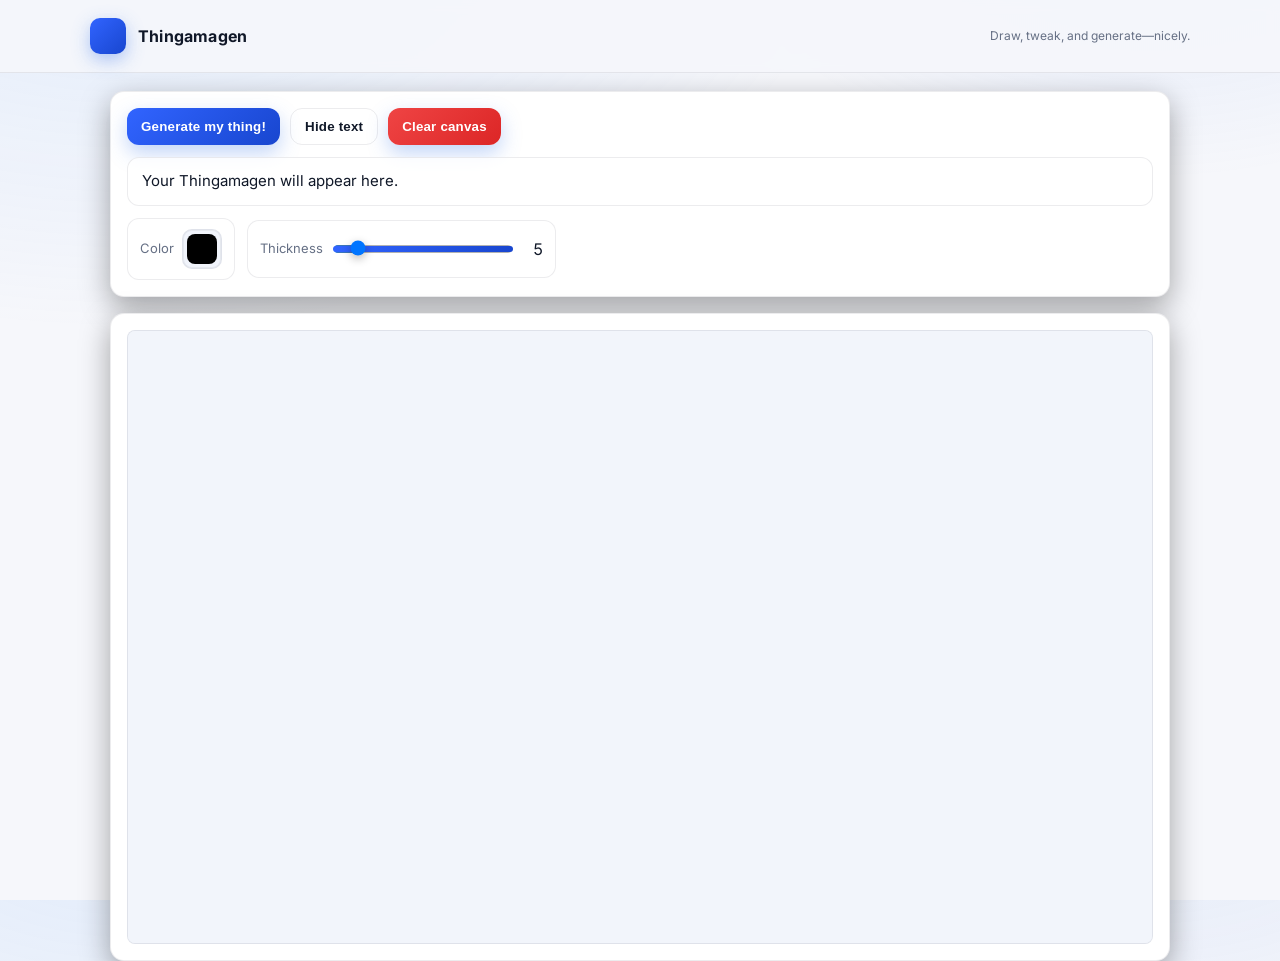
==== commit 497a5e56: "Update index.html" ====
--- a/index.html
+++ b/index.html
@@ -9,16 +9,9 @@
   <link href="https://fonts.googleapis.com/css2?family=Inter:wght@400;500;700&display=swap" rel="stylesheet">
   <style>
     :root{
-      --bg: #0f1320;
-      --panel: #151a2c;
-      --panel-2: #1a2035;
-      --text: #e9ecf1;
-      --muted: #a7b0c3;
-      --brand: #6aa7ff;
-      --brand-2:#4f86ea;
-      --ring: 0 0 0 3px rgba(106,167,255,.35);
-      --radius: 14px;
-      --shadow: 0 10px 30px rgba(0,0,0,.35);
+      --bg: #0f1320; --panel: #151a2c; --panel-2: #1a2035; --text: #e9ecf1; --muted: #a7b0c3;
+      --brand: #6aa7ff; --brand-2:#4f86ea; --ring: 0 0 0 3px rgba(106,167,255,.35);
+      --radius: 14px; --shadow: 0 10px 30px rgba(0,0,0,.35);
       --border: 1px solid rgba(255,255,255,.08);
     }
     @media (prefers-color-scheme: light){
@@ -40,7 +33,6 @@
       line-height:1.5;
     }
 
-    /* Header */
     .site-header{
       position: sticky; top:0; z-index:20;
       padding:18px 20px; backdrop-filter: blur(6px);
@@ -59,7 +51,6 @@
     }
     .hint{ color: var(--muted); font-size: 12px; }
 
-    /* Single-column layout (output/tools above canvas) */
     .wrap{
       max-width: 1100px; margin: 18px auto; padding: 0 20px; display: grid; gap: 16px;
       grid-template-columns: 1fr;
@@ -72,10 +63,17 @@
       box-shadow: var(--shadow);
     }
 
-    /* Controls & Output (top box) */
+    /* Top: actions + output + controls */
     .top-box{ padding:16px; display:flex; flex-direction:column; gap:12px; }
 
-    .toolbar{
+    .actions{ display:flex; gap:10px; flex-wrap:wrap; }
+    #genDisplay{
+      font-size: 15px; color: var(--text);
+      border-radius:12px; background: color-mix(in oklab, var(--panel) 75%, transparent);
+      border: var(--border); padding: 12px 14px;
+    }
+
+    .controls{
       display:flex; align-items:center; flex-wrap:wrap; gap:12px;
     }
     .group{
@@ -86,14 +84,7 @@
     label{ color: var(--muted); font-size:13px; }
     .value{ min-width: 2ch; text-align:right; font-variant: tabular-nums; }
 
-    .thingamen-actions{ display:flex; gap:10px; flex-wrap:wrap; }
-    #genDisplay{
-      font-size: 15px; color: var(--text);
-      border-radius:12px; background: color-mix(in oklab, var(--panel) 75%, transparent);
-      border: var(--border); padding: 12px 14px;
-    }
-
-    /* Canvas card */
+    /* Canvas */
     .canvas-card{ padding:16px; display:flex; flex-direction:column; gap:12px; }
     .canvas-shell{
       border-radius: calc(var(--radius) - 6px);
@@ -120,6 +111,7 @@
       transition: transform .06s ease, box-shadow .2s ease;
     }
     .button.secondary{ background:none; color:var(--text); border: var(--border); box-shadow:none; }
+    .button.danger{ background: linear-gradient(135deg, #ef4444, #dc2626); }
     .button:active{ transform: translateY(1px); }
     .button:focus-visible{ outline:none; box-shadow: var(--ring); }
 
@@ -148,7 +140,6 @@
   </style>
 </head>
 <body>
-  <!-- Header -->
   <header class="site-header">
     <div class="header-inner">
       <div class="brand">
@@ -159,12 +150,19 @@
     </div>
   </header>
 
-  <!-- Main (single column: tools/output above canvas) -->
   <main class="wrap">
-
-    <!-- Top: Drawing tools + Output box (no title label) -->
+    <!-- Top: actions + output + (moved) controls -->
     <section class="panel top-box">
-      <div class="toolbar">
+      <div class="actions">
+        <button class="button" id="genBtn" onclick="genathingFn()">Generate my thing!</button>
+        <button class="button secondary" id="toggleButton" onclick="toggleTextVisibility()">Hide text</button>
+        <button class="button danger" id="clearBtn">Clear canvas</button>
+      </div>
+
+      <div id="genDisplay">Your Thingamagen will appear here.</div>
+
+      <!-- Controls moved below generated text -->
+      <div class="controls">
         <div class="group">
           <label for="color">Color</label>
           <input type="color" id="color" value="#000000" />
@@ -175,13 +173,6 @@
           <span class="value" id="thicknessValue">5</span>
         </div>
       </div>
-
-      <div class="thingamen-actions">
-        <button class="button" id="genBtn" onclick="genathingFn()">Generate my thing!</button>
-        <button class="button secondary" id="toggleButton" onclick="toggleTextVisibility()">Hide text</button>
-      </div>
-
-      <div id="genDisplay">Your Thingamagen will appear here.</div>
     </section>
 
     <!-- Canvas -->
@@ -190,7 +181,6 @@
         <canvas id="drawing" width="1600" height="1600" tabindex="0"></canvas>
       </div>
     </section>
-
   </main>
 
   <script>
@@ -202,6 +192,7 @@
     const thicknessValue = document.getElementById("thicknessValue");
     const toggleButton = document.getElementById("toggleButton");
     const genDisplay = document.getElementById("genDisplay");
+    const clearBtn = document.getElementById("clearBtn");
 
     // --- Initial drawing styles ---
     ctx.strokeStyle = colorPicker.value;
@@ -279,6 +270,12 @@
       }
     }
     window.toggleTextVisibility = toggleTextVisibility;
+
+    // --- Clear canvas ---
+    function clearCanvas(){
+      ctx.clearRect(0, 0, canvas.width, canvas.height);
+    }
+    clearBtn.addEventListener("click", clearCanvas);
   </script>
 </body>
 </html>
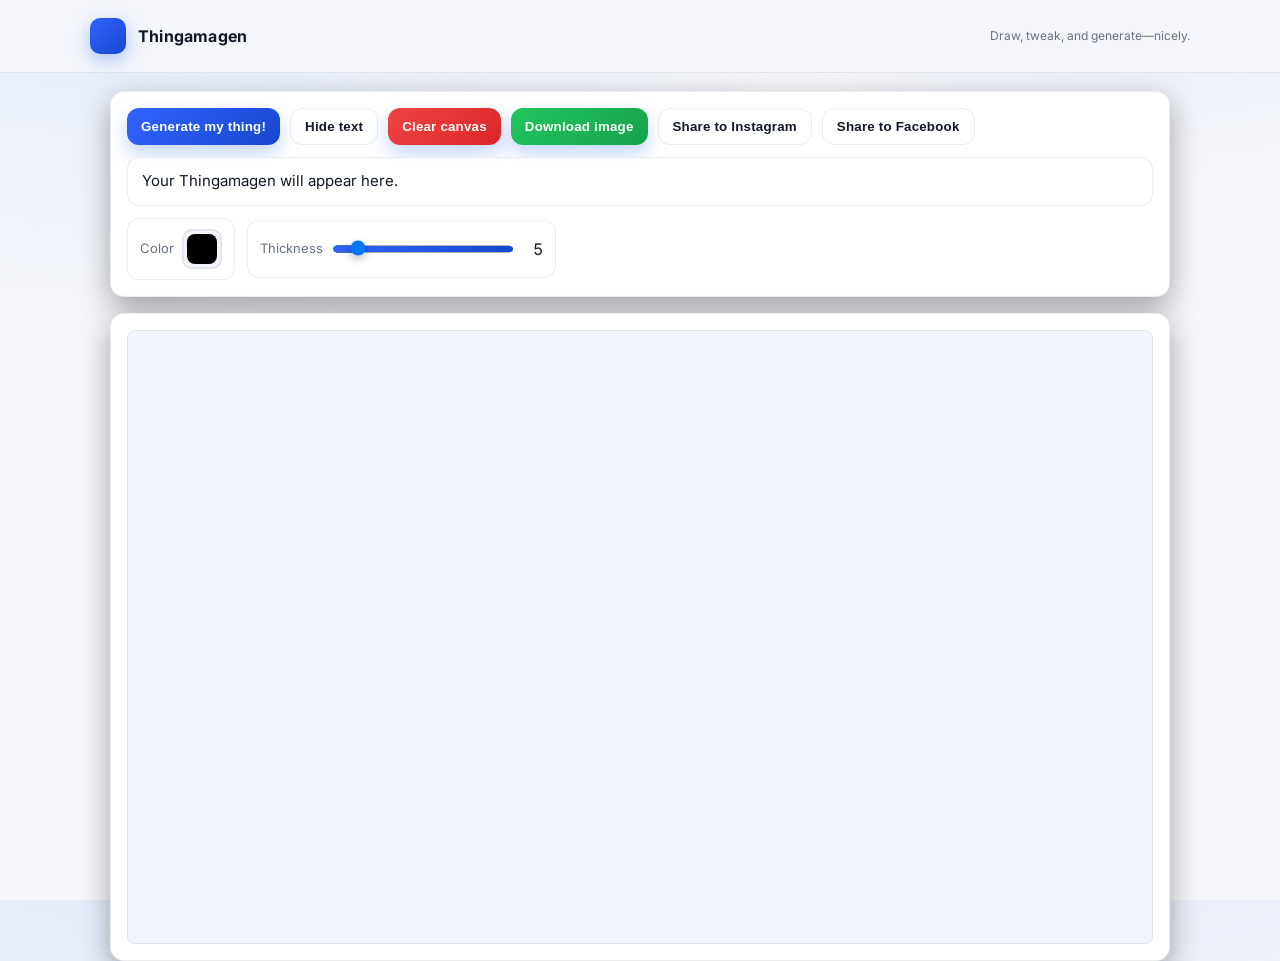
==== commit cfad8d96: "Update index.html" ====
--- a/index.html
+++ b/index.html
@@ -9,25 +9,26 @@
   <link href="https://fonts.googleapis.com/css2?family=Inter:wght@400;500;700&display=swap" rel="stylesheet">
   <style>
     :root{
-      --bg: #0f1320; --panel: #151a2c; --panel-2: #1a2035; --text: #e9ecf1; --muted: #a7b0c3;
-      --brand: #6aa7ff; --brand-2:#4f86ea; --ring: 0 0 0 3px rgba(106,167,255,.35);
-      --radius: 14px; --shadow: 0 10px 30px rgba(0,0,0,.35);
-      --border: 1px solid rgba(255,255,255,.08);
+      --bg: #0f1320; --panel: #151a2c; --panel-2:#1a2035; --text:#e9ecf1; --muted:#a7b0c3;
+      --brand:#6aa7ff; --brand-2:#4f86ea; --ring:0 0 0 3px rgba(106,167,255,.35);
+      --radius:14px; --shadow:0 10px 30px rgba(0,0,0,.35);
+      --border:1px solid rgba(255,255,255,.08);
     }
     @media (prefers-color-scheme: light){
       :root{
         --bg:#f6f7fb; --panel:#ffffff; --panel-2:#f1f4fb; --text:#101828; --muted:#667085;
-        --brand:#3164ff; --brand-2:#1846cf; --ring: 0 0 0 3px rgba(49,100,255,.18);
-        --border: 1px solid rgba(16,24,40,.08);
+        --brand:#3164ff; --brand-2:#1846cf; --ring:0 0 0 3px rgba(49,100,255,.18);
+        --border:1px solid rgba(16,24,40,.08);
       }
     }
     *{box-sizing:border-box}
     html,body{height:100%}
     body{
       margin:0;
-      background: radial-gradient(1200px 700px at 10% -10%, rgba(106,167,255,.15), transparent 60%),
-                  radial-gradient(800px 600px at 90% -20%, rgba(79,134,234,.15), transparent 60%),
-                  var(--bg);
+      background:
+        radial-gradient(1200px 700px at 10% -10%, rgba(106,167,255,.15), transparent 60%),
+        radial-gradient(800px 600px at 90% -20%, rgba(79,134,234,.15), transparent 60%),
+        var(--bg);
       color:var(--text);
       font-family: Inter, system-ui, -apple-system, Segoe UI, Roboto, Arial, sans-serif;
       line-height:1.5;
@@ -52,8 +53,8 @@
     .hint{ color: var(--muted); font-size: 12px; }
 
     .wrap{
-      max-width: 1100px; margin: 18px auto; padding: 0 20px; display: grid; gap: 16px;
-      grid-template-columns: 1fr;
+      max-width: 1100px; margin: 18px auto; padding: 0 20px;
+      display: grid; gap: 16px; grid-template-columns: 1fr;
     }
 
     .panel{
@@ -65,20 +66,17 @@
 
     /* Top: actions + output + controls */
     .top-box{ padding:16px; display:flex; flex-direction:column; gap:12px; }
-
     .actions{ display:flex; gap:10px; flex-wrap:wrap; }
     #genDisplay{
       font-size: 15px; color: var(--text);
       border-radius:12px; background: color-mix(in oklab, var(--panel) 75%, transparent);
       border: var(--border); padding: 12px 14px;
     }
-
-    .controls{
-      display:flex; align-items:center; flex-wrap:wrap; gap:12px;
-    }
+    .controls{ display:flex; align-items:center; flex-wrap:wrap; gap:12px; }
     .group{
       display:flex; align-items:center; gap:8px;
-      padding:10px 12px; border-radius:12px; background: color-mix(in oklab, var(--panel) 80%, transparent);
+      padding:10px 12px; border-radius:12px;
+      background: color-mix(in oklab, var(--panel) 80%, transparent);
       border: var(--border);
     }
     label{ color: var(--muted); font-size:13px; }
@@ -112,6 +110,7 @@
     }
     .button.secondary{ background:none; color:var(--text); border: var(--border); box-shadow:none; }
     .button.danger{ background: linear-gradient(135deg, #ef4444, #dc2626); }
+    .button.success{ background: linear-gradient(135deg, #22c55e, #16a34a); }
     .button:active{ transform: translateY(1px); }
     .button:focus-visible{ outline:none; box-shadow: var(--ring); }
 
@@ -151,17 +150,21 @@
   </header>
 
   <main class="wrap">
-    <!-- Top: actions + output + (moved) controls -->
+    <!-- Top: actions + output + controls -->
     <section class="panel top-box">
       <div class="actions">
         <button class="button" id="genBtn" onclick="genathingFn()">Generate my thing!</button>
         <button class="button secondary" id="toggleButton" onclick="toggleTextVisibility()">Hide text</button>
         <button class="button danger" id="clearBtn">Clear canvas</button>
+
+        <!-- New share/download buttons -->
+        <button class="button success" id="downloadBtn" title="Download PNG">Download image</button>
+        <button class="button secondary" id="shareIgBtn" title="Share to Instagram">Share to Instagram</button>
+        <button class="button secondary" id="shareFbBtn" title="Share to Facebook">Share to Facebook</button>
       </div>
 
       <div id="genDisplay">Your Thingamagen will appear here.</div>
 
-      <!-- Controls moved below generated text -->
       <div class="controls">
         <div class="group">
           <label for="color">Color</label>
@@ -193,6 +196,9 @@
     const toggleButton = document.getElementById("toggleButton");
     const genDisplay = document.getElementById("genDisplay");
     const clearBtn = document.getElementById("clearBtn");
+    const downloadBtn = document.getElementById("downloadBtn");
+    const shareIgBtn = document.getElementById("shareIgBtn");
+    const shareFbBtn = document.getElementById("shareFbBtn");
 
     // --- Initial drawing styles ---
     ctx.strokeStyle = colorPicker.value;
@@ -242,16 +248,9 @@
     canvas.addEventListener("pointercancel", endStroke);
     canvas.addEventListener("pointerleave", endStroke);
 
-    // --- Color picker: live update + dismiss after choose ---
-    colorPicker.addEventListener("input", (e) => {
-      ctx.strokeStyle = e.target.value;
-    });
-    colorPicker.addEventListener("change", () => {
-      colorPicker.blur();
-      canvas.focus();
-    });
-
-    // --- Thickness slider ---
+    // --- Color picker + thickness ---
+    colorPicker.addEventListener("input", (e) => { ctx.strokeStyle = e.target.value; });
+    colorPicker.addEventListener("change", () => { colorPicker.blur(); canvas.focus(); });
     lineThicknessSlider.addEventListener("input", (e) => {
       const v = parseFloat(e.target.value);
       ctx.lineWidth = v;
@@ -261,21 +260,62 @@
     // --- Toggle output text visibility; update button label ---
     function toggleTextVisibility() {
       const hidden = genDisplay.style.visibility === "hidden";
-      if (hidden) {
-        genDisplay.style.visibility = "visible";
-        toggleButton.textContent = "Hide text";
+      if (hidden) { genDisplay.style.visibility = "visible"; toggleButton.textContent = "Hide text"; }
+      else { genDisplay.style.visibility = "hidden"; toggleButton.textContent = "Show my thing!"; }
+    }
+    window.toggleTextVisibility = toggleTextVisibility;
+
+    // --- Utilities: blob/file + download + share ---
+    function canvasToBlob() {
+      return new Promise((resolve) => {
+        canvas.toBlob((blob) => resolve(blob), "image/png", 1.0);
+      });
+    }
+
+    async function downloadCanvas() {
+      const blob = await canvasToBlob();
+      const url = URL.createObjectURL(blob);
+      const a = document.createElement("a");
+      a.href = url;
+      a.download = "thingamagen.png";
+      document.body.appendChild(a);
+      a.click();
+      a.remove();
+      setTimeout(() => URL.revokeObjectURL(url), 1000);
+    }
+
+    async function shareCanvas(targetApp = "") {
+      const blob = await canvasToBlob();
+      const file = new File([blob], "thingamagen.png", { type: "image/png" });
+
+      if (navigator.canShare && navigator.canShare({ files: [file] })) {
+        try {
+          await navigator.share({
+            files: [file],
+            title: "My Thingamagen",
+            text: targetApp ? `Shared to ${targetApp}` : "Made with Thingamagen ✨"
+          });
+        } catch (err) {
+          // User canceled or share failed
+          console.warn("Share canceled/failed:", err);
+        }
       } else {
-        genDisplay.style.visibility = "hidden";
-        toggleButton.textContent = "Show my thing!";
+        // Fallback: download, then user can upload to Instagram/Facebook manually
+        await downloadCanvas();
+        alert("Sharing isn't supported in this browser. The image has been downloaded—upload it to Instagram or Facebook from your device.");
       }
     }
-    window.toggleTextVisibility = toggleTextVisibility;
 
     // --- Clear canvas ---
     function clearCanvas(){
       ctx.clearRect(0, 0, canvas.width, canvas.height);
     }
+
+    // --- Bind buttons ---
     clearBtn.addEventListener("click", clearCanvas);
+    downloadBtn.addEventListener("click", downloadCanvas);
+    shareIgBtn.addEventListener("click", () => shareCanvas("Instagram"));
+    shareFbBtn.addEventListener("click", () => shareCanvas("Facebook"));
   </script>
 </body>
 </html>
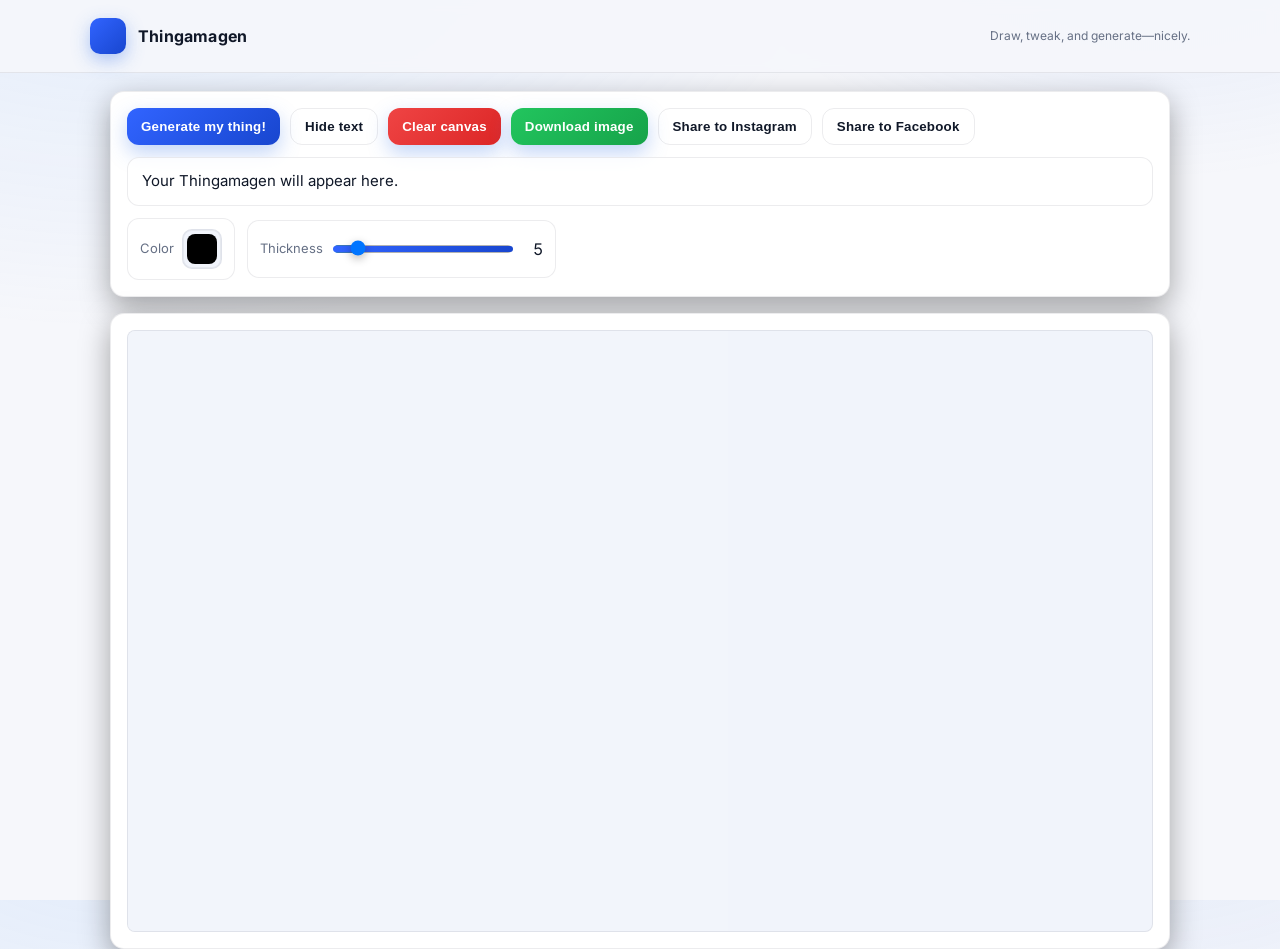
==== commit 3c69fdc2: "Update index.html" ====
--- a/index.html
+++ b/index.html
@@ -90,15 +90,19 @@
       border: var(--border); overflow: hidden;
     }
     #drawing{
-      display:block; width:100%; height:min(68vh, 760px);
-      touch-action: none; image-rendering: optimizeQuality;
+      display:block;
+      width: 100%;
+      max-width: 600px;
+      aspect-ratio: 1 / 1;  /* ✅ Forces square shape */
+      touch-action: none;
+      image-rendering: pixelated;
       background:
         linear-gradient(transparent 39px, rgba(255,255,255,.05) 40px, transparent 41px),
         linear-gradient(90deg, transparent 39px, rgba(255,255,255,.05) 40px, transparent 41px),
         repeating-linear-gradient(0deg, transparent 0, transparent 9px, rgba(255,255,255,.04) 10px);
       background-color: color-mix(in oklab, var(--panel-2) 92%, #ffffff 8%);
-      border: none;
-    }
+    }
+
 
     /* Buttons & inputs */
     .button{
@@ -181,7 +185,7 @@
     <!-- Canvas -->
     <section class="panel canvas-card">
       <div class="canvas-shell">
-        <canvas id="drawing" width="1600" height="1600" tabindex="0"></canvas>
+        <canvas id="drawing" tabindex="0"></canvas>
       </div>
     </section>
   </main>
@@ -210,10 +214,37 @@
     // --- Coordinate helper (handles CSS scaling) ---
     function getCanvasPos(evt) {
       const rect = canvas.getBoundingClientRect();
-      const x = (evt.clientX - rect.left) * (canvas.width / rect.width);
-      const y = (evt.clientY - rect.top)  * (canvas.height / rect.height);
-      return { x, y };
-    }
+      const scaleX = canvas.width / rect.width;
+      const scaleY = canvas.height / rect.height;
+    
+      return {
+        x: (evt.clientX - rect.left) * scaleX,
+        y: (evt.clientY - rect.top) * scaleY
+      };
+    }
+    
+    function resizeCanvasToSquare() {
+      const rect = canvas.getBoundingClientRect();
+      const size = Math.min(rect.width, rect.height);
+      const dpr = window.devicePixelRatio || 1;
+    
+      canvas.width = Math.floor(size * dpr);
+      canvas.height = Math.floor(size * dpr);
+    
+      ctx.setTransform(dpr, 0, 0, dpr, 0, 0);
+    
+      // Keep drawing settings
+      ctx.lineJoin = "round";
+      ctx.lineCap = "round";
+      ctx.strokeStyle = colorPicker.value;
+      ctx.lineWidth = parseFloat(lineThicknessSlider.value);
+    }
+    
+    // Run once on load
+    resizeCanvasToSquare();
+    
+    // Keep it square if the window resizes
+    window.addEventListener("resize", resizeCanvasToSquare);
 
     // --- Pointer-based drawing (mouse + touch unified) ---
     let isDrawing = false;
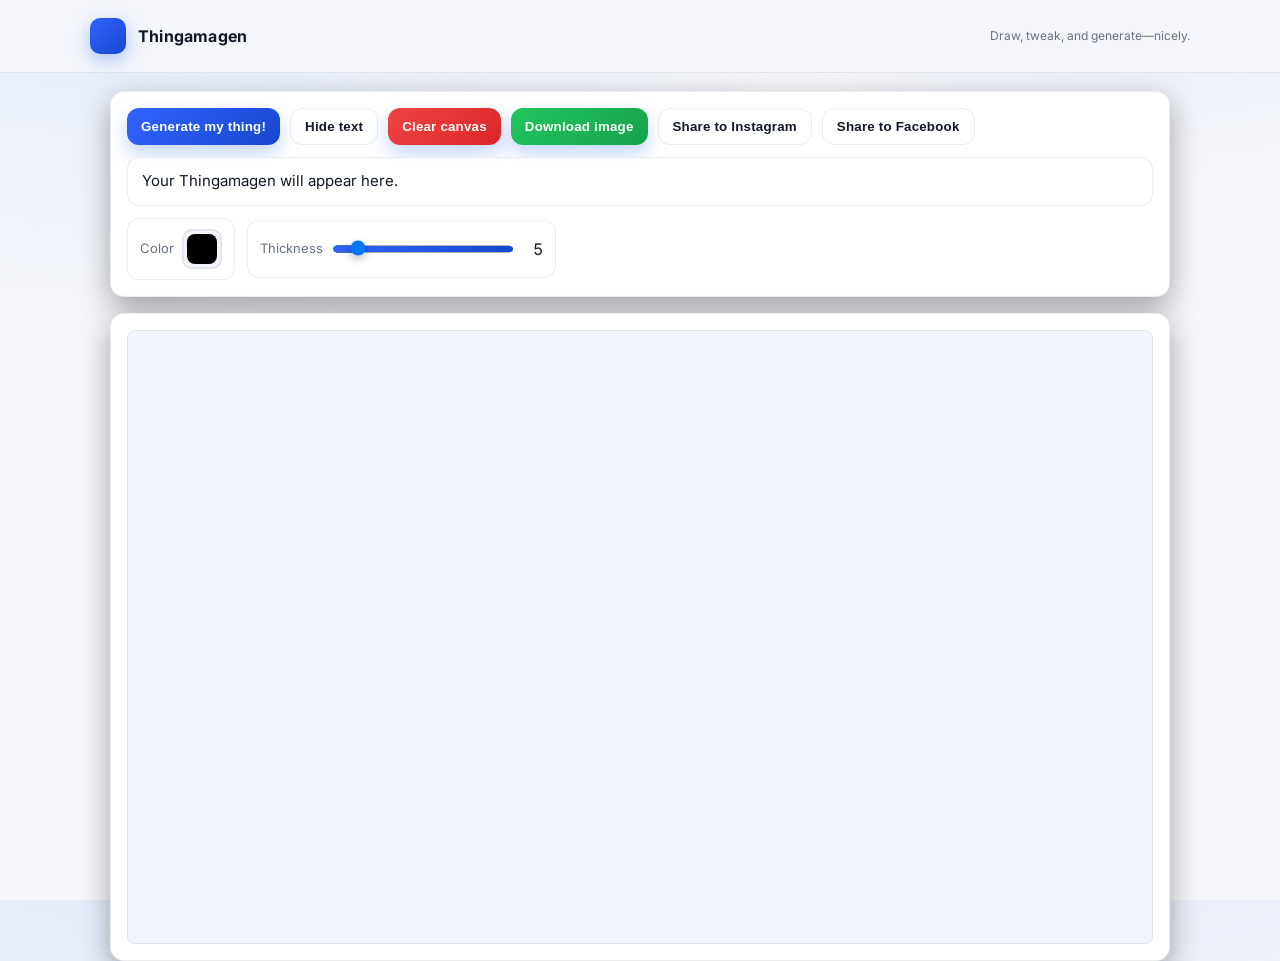
==== commit 39ebefc9: "revert index.html" ====
--- a/index.html
+++ b/index.html
@@ -90,19 +90,15 @@
       border: var(--border); overflow: hidden;
     }
     #drawing{
-      display:block;
-      width: 100%;
-      max-width: 600px;
-      aspect-ratio: 1 / 1;  /* ✅ Forces square shape */
-      touch-action: none;
-      image-rendering: pixelated;
+      display:block; width:100%; height:min(68vh, 760px);
+      touch-action: none; image-rendering: optimizeQuality;
       background:
         linear-gradient(transparent 39px, rgba(255,255,255,.05) 40px, transparent 41px),
         linear-gradient(90deg, transparent 39px, rgba(255,255,255,.05) 40px, transparent 41px),
         repeating-linear-gradient(0deg, transparent 0, transparent 9px, rgba(255,255,255,.04) 10px);
       background-color: color-mix(in oklab, var(--panel-2) 92%, #ffffff 8%);
-    }
-
+      border: none;
+    }
 
     /* Buttons & inputs */
     .button{
@@ -185,7 +181,7 @@
     <!-- Canvas -->
     <section class="panel canvas-card">
       <div class="canvas-shell">
-        <canvas id="drawing" tabindex="0"></canvas>
+        <canvas id="drawing" width="1600" height="1600" tabindex="0"></canvas>
       </div>
     </section>
   </main>
@@ -214,37 +210,10 @@
     // --- Coordinate helper (handles CSS scaling) ---
     function getCanvasPos(evt) {
       const rect = canvas.getBoundingClientRect();
-      const scaleX = canvas.width / rect.width;
-      const scaleY = canvas.height / rect.height;
-    
-      return {
-        x: (evt.clientX - rect.left) * scaleX,
-        y: (evt.clientY - rect.top) * scaleY
-      };
-    }
-    
-    function resizeCanvasToSquare() {
-      const rect = canvas.getBoundingClientRect();
-      const size = Math.min(rect.width, rect.height);
-      const dpr = window.devicePixelRatio || 1;
-    
-      canvas.width = Math.floor(size * dpr);
-      canvas.height = Math.floor(size * dpr);
-    
-      ctx.setTransform(dpr, 0, 0, dpr, 0, 0);
-    
-      // Keep drawing settings
-      ctx.lineJoin = "round";
-      ctx.lineCap = "round";
-      ctx.strokeStyle = colorPicker.value;
-      ctx.lineWidth = parseFloat(lineThicknessSlider.value);
-    }
-    
-    // Run once on load
-    resizeCanvasToSquare();
-    
-    // Keep it square if the window resizes
-    window.addEventListener("resize", resizeCanvasToSquare);
+      const x = (evt.clientX - rect.left) * (canvas.width / rect.width);
+      const y = (evt.clientY - rect.top)  * (canvas.height / rect.height);
+      return { x, y };
+    }
 
     // --- Pointer-based drawing (mouse + touch unified) ---
     let isDrawing = false;
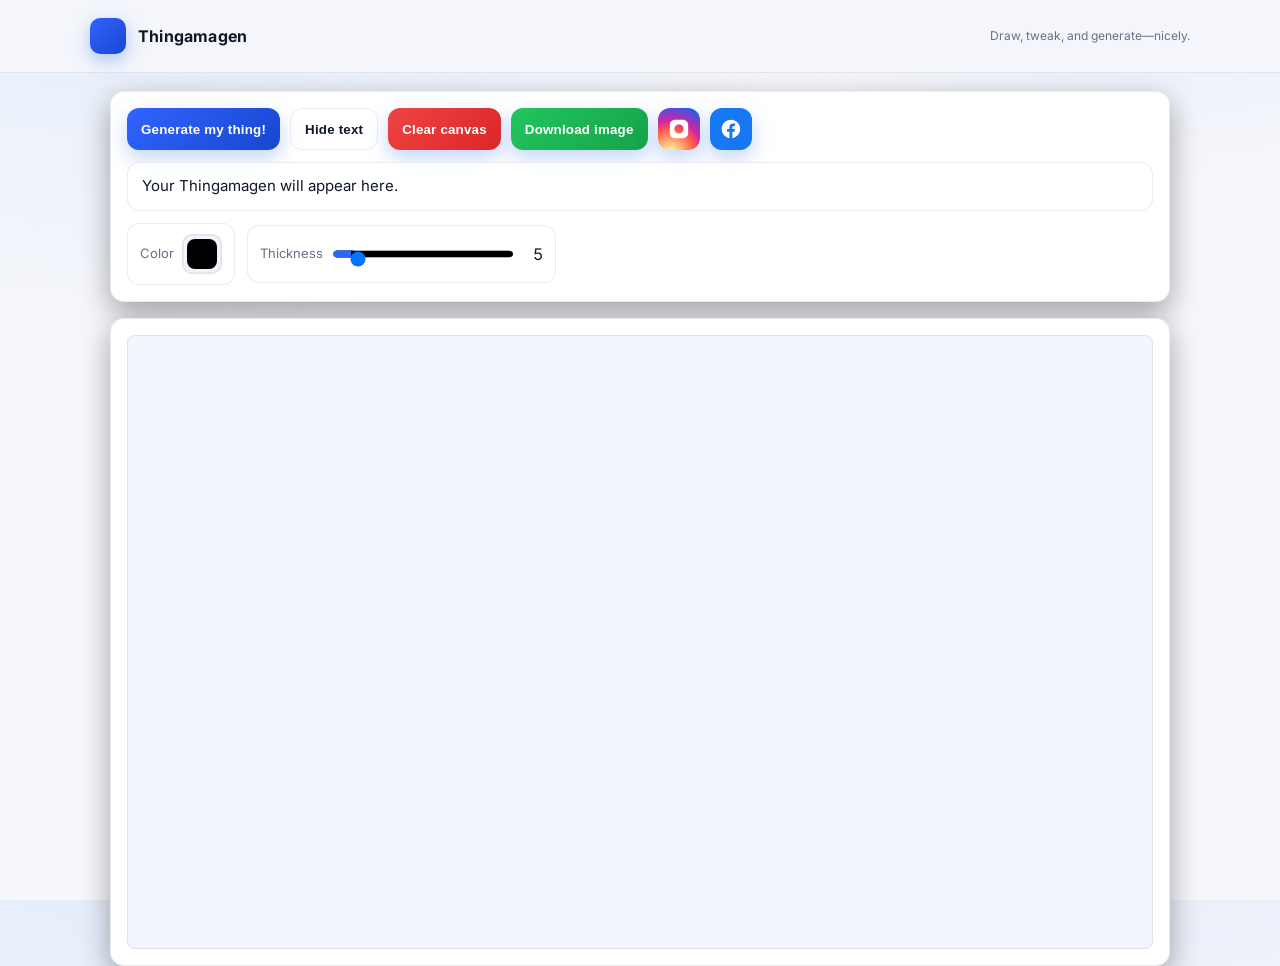
==== commit 3afd5967: "Update index.html" ====
--- a/index.html
+++ b/index.html
@@ -121,20 +121,68 @@
     input[type="color"]::-webkit-color-swatch{ border:none; border-radius:8px; }
     input[type="color"]::-webkit-color-swatch-wrapper{ padding:4px; border-radius:10px; }
 
-    input[type="range"]{ width: 180px; height:32px; background:transparent; }
-    input[type="range"]::-webkit-slider-runnable-track{
-      height:6px; border-radius:999px; background: linear-gradient(90deg, var(--brand), var(--brand-2));
-    }
-    input[type="range"]::-webkit-slider-thumb{
-      -webkit-appearance:none; width:18px; height:18px; border-radius:50%;
-      background:#fff; border:2px solid var(--brand-2); margin-top:-6px; box-shadow: 0 3px 8px rgba(0,0,0,.25);
-    }
-    input[type="range"]::-moz-range-track{
-      height:6px; border-radius:999px; background: linear-gradient(90deg, var(--brand), var(--brand-2));
+    /* Black fill on the right side of the slider */
+    input[type="range"] {
+      width: 180px;
+      height: 32px;
+      background: transparent;
+      position: relative;
+    }
+    
+    input[type="range"]::-webkit-slider-runnable-track {
+      height: 6px;
+      border-radius: 999px;
+      background: linear-gradient(
+        to right,
+        var(--brand) 0%,
+        var(--brand) var(--slider-fill, 50%),
+        #000 var(--slider-fill, 50%),
+        #000 100%
+      );
+    }
+    
+    input[type="range"]::-moz-range-track {
+      height: 6px;
+      border-radius: 999px;
+      background: #000;
+    }
+    
+    input[type="range"]::-moz-range-progress {
+      height: 6px;
+      border-radius: 999px;
+      background: var(--brand);
     }
     input[type="range"]::-moz-range-thumb{
       width:18px; height:18px; border-radius:50%; background:#fff; border:2px solid var(--brand-2);
       box-shadow: 0 3px 8px rgba(0,0,0,.25);
+    }
+    /* --- Social icon buttons --- */
+    .icon-button {
+      width: 42px;
+      height: 42px;
+      border-radius: 12px;
+      display: inline-flex;
+      align-items: center;
+      justify-content: center;
+      padding: 0;
+    }
+    
+    .icon-button svg {
+      width: 22px;
+      height: 22px;
+      fill: currentColor;
+    }
+    
+    /* Instagram gradient */
+    .button.instagram {
+      background: radial-gradient(circle at 30% 107%, 
+        #fdf497 0%, #fdf497 5%, #fd5949 45%, 
+        #d6249f 60%, #285AEB 90%);
+    }
+    
+    /* Facebook blue */
+    .button.facebook {
+      background: #1877f2;
     }
   </style>
 </head>
@@ -159,8 +207,19 @@
 
         <!-- New share/download buttons -->
         <button class="button success" id="downloadBtn" title="Download PNG">Download image</button>
-        <button class="button secondary" id="shareIgBtn" title="Share to Instagram">Share to Instagram</button>
-        <button class="button secondary" id="shareFbBtn" title="Share to Facebook">Share to Facebook</button>
+        <button class="button icon-button instagram" id="shareIgBtn" title="Share to Instagram">
+          <!-- Instagram icon -->
+          <svg viewBox="0 0 24 24" aria-hidden="true">
+            <path d="M7.75 2H16.25C19.425 2 22 4.575 22 7.75V16.25C22 19.425 19.425 22 16.25 22H7.75C4.575 22 2 19.425 2 16.25V7.75C2 4.575 4.575 2 7.75 2ZM12 7C9.239 7 7 9.239 7 12C7 14.761 9.239 17 12 17C14.761 17 17 14.761 17 12C17 9.239 14.761 7 12 7ZM18 6.5C18 7.328 17.328 8 16.5 8C15.672 8 15 7.328 15 6.5C15 5.672 15.672 5 16.5 5C17.328 5 18 5.672 18 6.5Z"/>
+          </svg>
+        </button>
+      
+        <button class="button icon-button facebook" id="shareFbBtn" title="Share to Facebook">
+          <!-- Facebook icon -->
+          <svg viewBox="0 0 24 24" aria-hidden="true">
+            <path d="M22 12.07C22 6.477 17.523 2 11.93 2C6.338 2 1.86 6.477 1.86 12.07C1.86 17.08 5.523 21.21 10.29 22V14.89H7.69V12.07H10.29V9.92C10.29 7.35 11.82 5.93 14.16 5.93C15.28 5.93 16.46 6.13 16.46 6.13V8.65H15.17C13.9 8.65 13.51 9.43 13.51 10.23V12.07H16.34L15.89 14.89H13.51V22C18.28 21.21 22 17.08 22 12.07Z"/>
+          </svg>
+        </button>
       </div>
 
       <div id="genDisplay">Your Thingamagen will appear here.</div>
@@ -255,6 +314,22 @@
       const v = parseFloat(e.target.value);
       ctx.lineWidth = v;
       thicknessValue.textContent = v;
+    });
+    
+    function updateSliderFill() {
+      const min = parseFloat(lineThicknessSlider.min);
+      const max = parseFloat(lineThicknessSlider.max);
+      const val = parseFloat(lineThicknessSlider.value);
+      const percent = ((val - min) / (max - min)) * 100;
+      lineThicknessSlider.style.setProperty('--slider-fill', `${percent}%`);
+    }
+    
+    // Run on load
+    updateSliderFill();
+    
+    // Update on input
+    lineThicknessSlider.addEventListener("input", () => {
+      updateSliderFill();
     });
 
     // --- Toggle output text visibility; update button label ---
